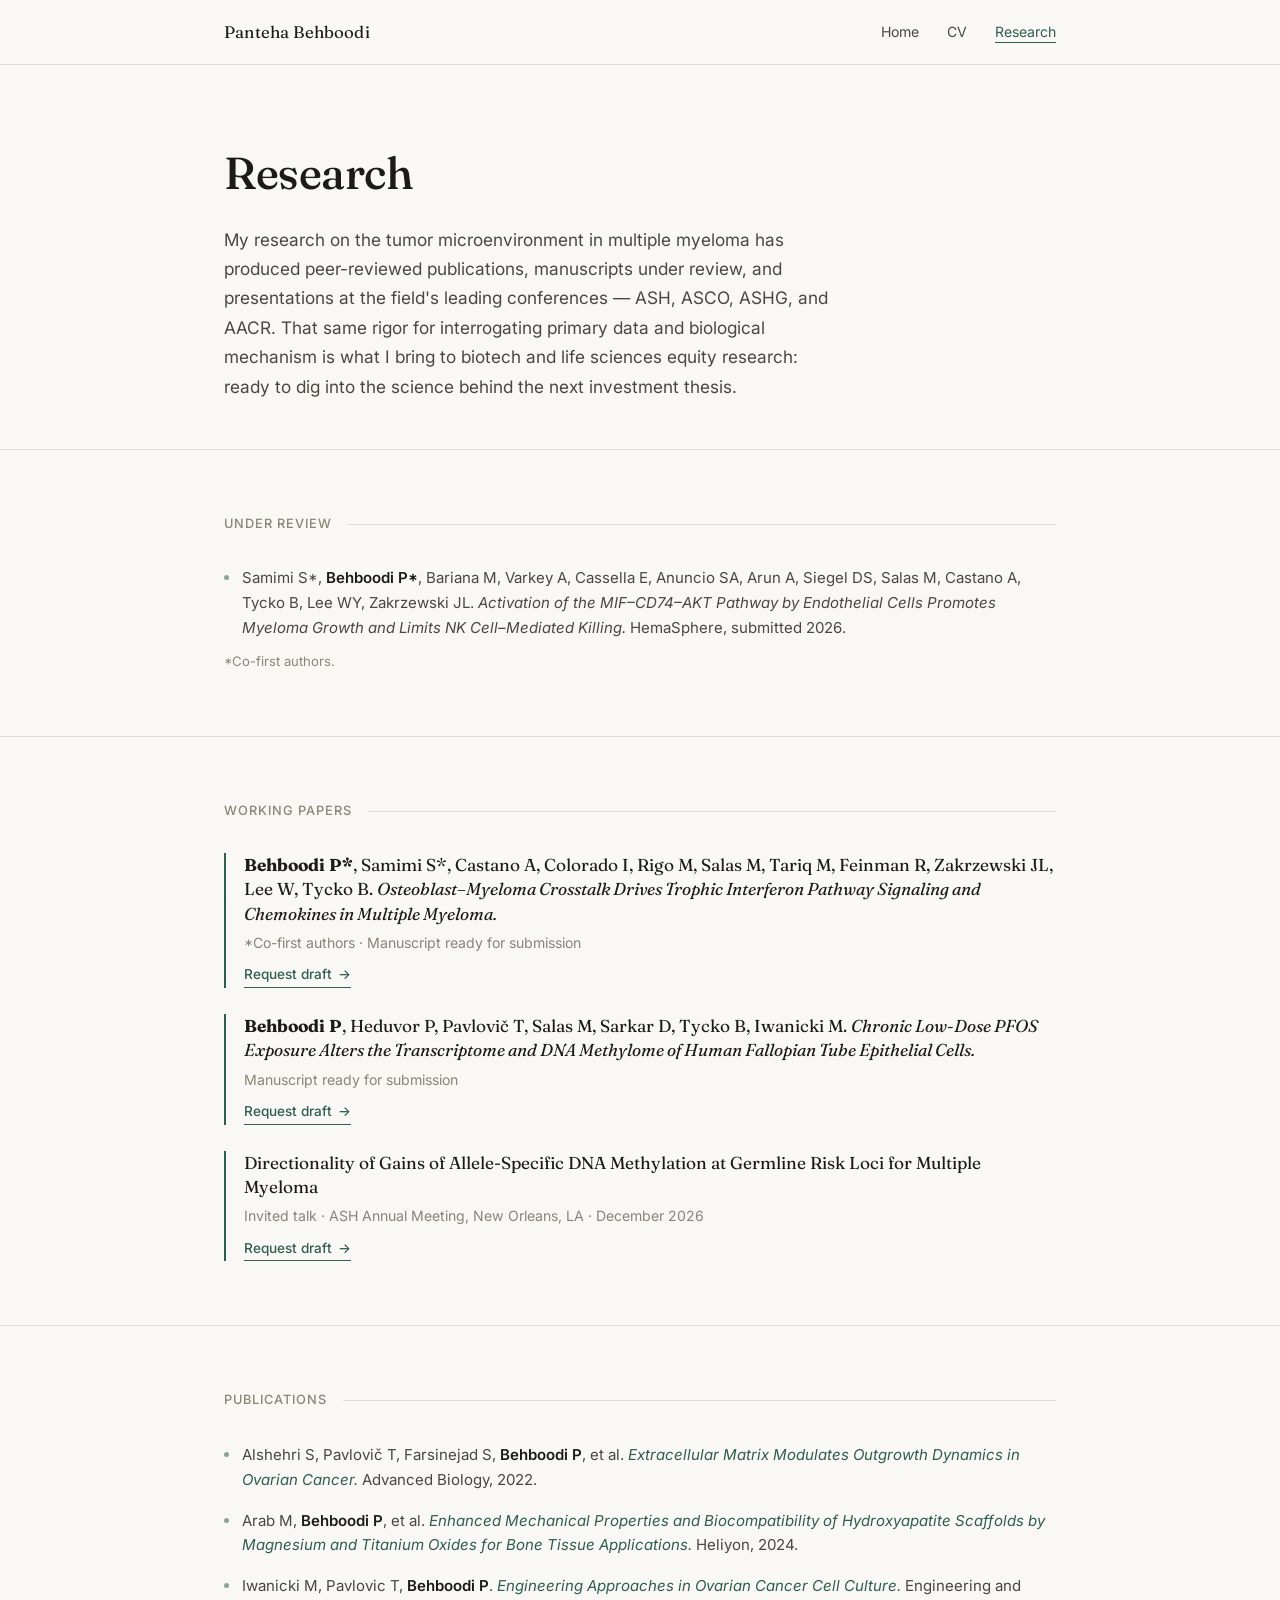
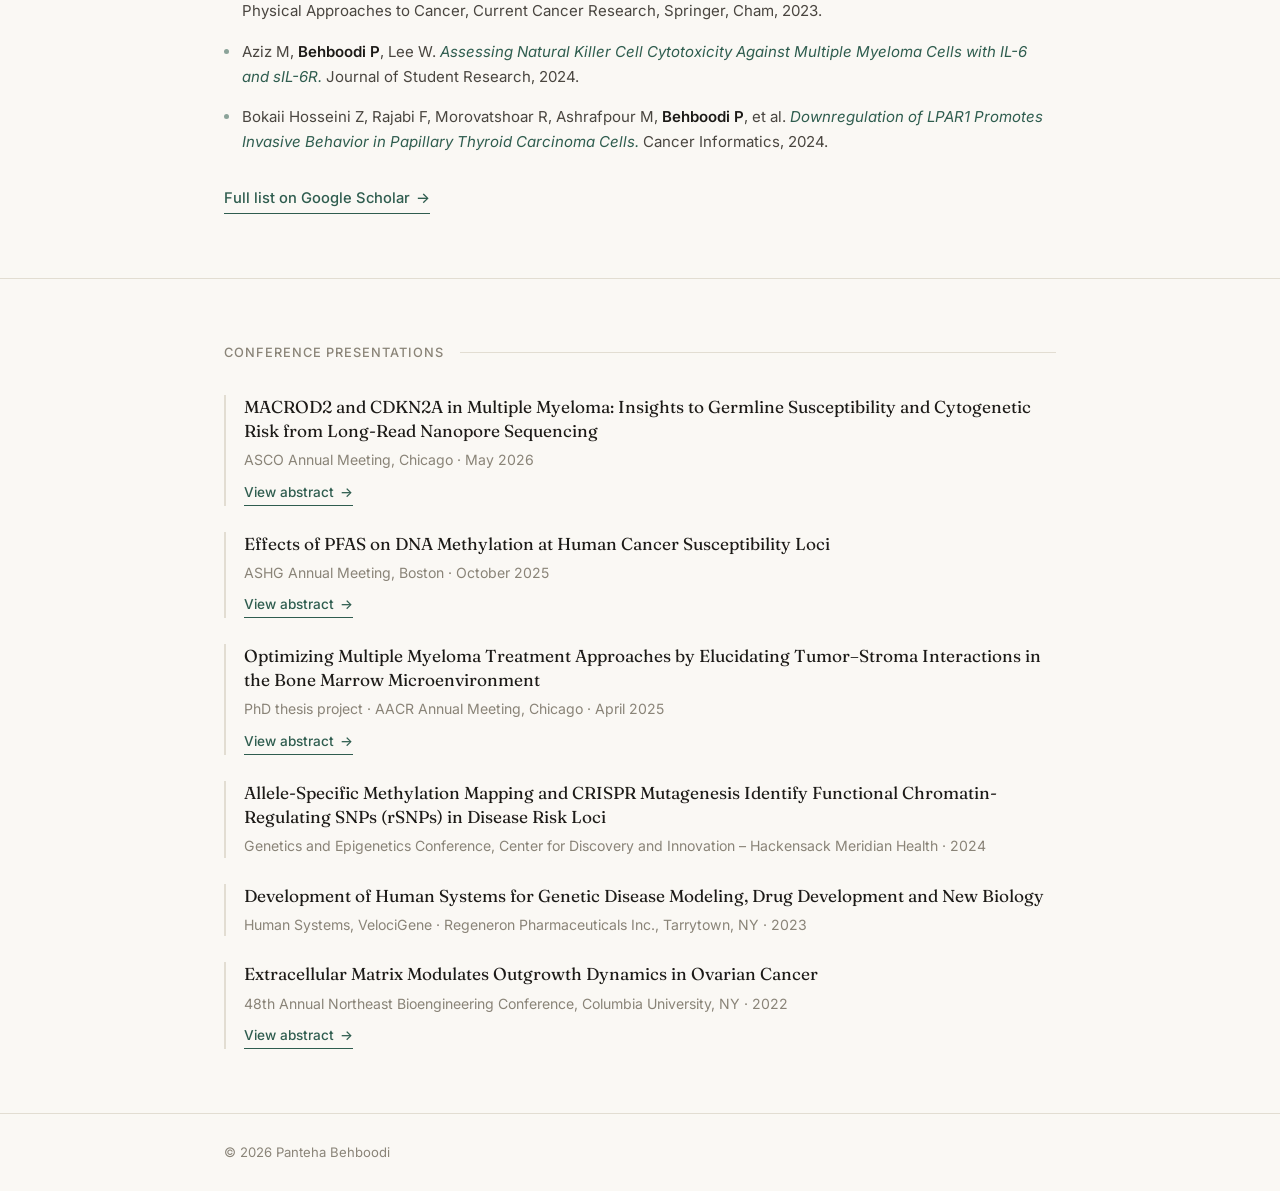
==== research.html @ 55487a0c "Rewrite Research page intro for biotech investment audience Leads with publication record, manuscrip" ====
<!DOCTYPE html>
<html lang="en">
<head>
<meta charset="UTF-8">
<meta name="viewport" content="width=device-width, initial-scale=1.0">
<title>Research — Panteha Behboodi, PhD</title>
<meta name="description" content="Research interests, publications, working papers, and conference presentations from Panteha Behboodi, PhD.">
<link rel="icon" href="data:image/svg+xml,%3Csvg xmlns='http://www.w3.org/2000/svg' viewBox='0 0 64 64'%3E%3Crect width='64' height='64' rx='14' fill='%232f5d4f'/%3E%3Ctext x='32' y='43' font-family='Georgia,serif' font-size='30' fill='%23faf8f4' text-anchor='middle'%3EPB%3C/text%3E%3C/svg%3E">
<link rel="preconnect" href="https://fonts.googleapis.com">
<link rel="preconnect" href="https://fonts.gstatic.com" crossorigin>
<link href="https://fonts.googleapis.com/css2?family=Fraunces:opsz,wght@9..144,400;9..144,500;9..144,600&family=Inter:wght@400;500;600&display=swap" rel="stylesheet">
<link rel="stylesheet" href="css/style.css">
</head>
<body data-page="research">

<div class="noise-overlay" aria-hidden="true"></div>
<div class="scroll-progress" aria-hidden="true"><span></span></div>

<header class="site-header">
  <div class="wrap header-inner">
    <a href="index.html" class="logo">Panteha Behboodi</a>
    <nav class="main-nav">
      <button class="nav-toggle" aria-label="Toggle navigation" aria-expanded="false">
        <span></span><span></span><span></span>
      </button>
      <ul class="nav-links">
        <li><a href="index.html" data-page="home">Home</a></li>
        <li><a href="cv.html" data-page="cv">CV</a></li>
        <li><a href="research.html" data-page="research">Research</a></li>
      </ul>
    </nav>
  </div>
</header>

<main>

  <section class="page-header">
    <div class="wrap">
      <h1>Research</h1>
      <p class="page-lede">
        My research on the tumor microenvironment in multiple myeloma has produced
        peer-reviewed publications, manuscripts under review, and presentations at the
        field's leading conferences &mdash; ASH, ASCO, ASHG, and AACR. That same rigor for
        interrogating primary data and biological mechanism is what I bring to biotech and
        life sciences equity research: ready to dig into the science behind the next
        investment thesis.
      </p>
    </div>
  </section>

  <!-- UNDER REVIEW -->
  <section id="under-review" class="section under-review">
    <div class="wrap">
      <p class="section-label">Under Review</p>
      <ul class="pub-list">
        <li>Samimi S&#42;, <strong>Behboodi P&#42;</strong>, Bariana M, Varkey A, Cassella E, Anuncio SA, Arun A, Siegel DS, Salas M, Castano A, Tycko B, Lee WY, Zakrzewski JL. <em>Activation of the MIF&ndash;CD74&ndash;AKT Pathway by Endothelial Cells Promotes Myeloma Growth and Limits NK Cell&ndash;Mediated Killing.</em> HemaSphere, submitted 2026.</li>
      </ul>
      <p class="pub-note">&#42;Co-first authors.</p>
    </div>
  </section>

  <!-- WORKING PAPERS -->
  <section id="working-papers" class="section working-papers">
    <div class="wrap">
      <p class="section-label">Working Papers</p>
      <ul class="paper-list">
        <li class="paper-item">
          <p class="paper-title"><strong>Behboodi P&#42;</strong>, Samimi S&#42;, Castano A, Colorado I, Rigo M, Salas M, Tariq M, Feinman R, Zakrzewski JL, Lee W, Tycko B. <em>Osteoblast&ndash;Myeloma Crosstalk Drives Trophic Interferon Pathway Signaling and Chemokines in Multiple Myeloma.</em></p>
          <p class="paper-meta">&#42;Co-first authors &middot; Manuscript ready for submission</p>
          <a href="mailto:panteabehboodi1994@gmail.com?subject=Draft%20request%3A%20Osteoblast-myeloma%20crosstalk" class="paper-link">Request draft</a>
        </li>
        <li class="paper-item">
          <p class="paper-title"><strong>Behboodi P</strong>, Heduvor P, Pavlovi&#269; T, Salas M, Sarkar D, Tycko B, Iwanicki M. <em>Chronic Low-Dose PFOS Exposure Alters the Transcriptome and DNA Methylome of Human Fallopian Tube Epithelial Cells.</em></p>
          <p class="paper-meta">Manuscript ready for submission</p>
          <a href="mailto:panteabehboodi1994@gmail.com?subject=Draft%20request%3A%20PFOS%20fallopian%20tube%20epithelial%20cells" class="paper-link">Request draft</a>
        </li>
        <li class="paper-item">
          <p class="paper-title">Directionality of Gains of Allele-Specific DNA Methylation at Germline Risk Loci for Multiple Myeloma</p>
          <p class="paper-meta">Invited talk &middot; ASH Annual Meeting, New Orleans, LA &middot; December 2026</p>
          <a href="mailto:panteabehboodi1994@gmail.com?subject=Draft%20request%3A%20Allele-specific%20methylation%20in%20MM" class="paper-link">Request draft</a>
        </li>
      </ul>
    </div>
  </section>

  <!-- PUBLICATIONS -->
  <section id="publications" class="section publications">
    <div class="wrap">
      <p class="section-label">Publications</p>
      <ul class="pub-list">
        <li>Alshehri S, Pavlovi&#269; T, Farsinejad S, <strong>Behboodi P</strong>, et al. <a href="https://advanced.onlinelibrary.wiley.com/doi/10.1002/adbi.202200197" target="_blank" rel="noopener"><em>Extracellular Matrix Modulates Outgrowth Dynamics in Ovarian Cancer.</em></a> Advanced Biology, 2022.</li>
        <li>Arab M, <strong>Behboodi P</strong>, et al. <a href="https://doi.org/10.1016/j.heliyon.2024.e33847" target="_blank" rel="noopener"><em>Enhanced Mechanical Properties and Biocompatibility of Hydroxyapatite Scaffolds by Magnesium and Titanium Oxides for Bone Tissue Applications.</em></a> Heliyon, 2024.</li>
        <li>Iwanicki M, Pavlovic T, <strong>Behboodi P</strong>. <a href="https://doi.org/10.1007/978-3-031-22802-5_8" target="_blank" rel="noopener"><em>Engineering Approaches in Ovarian Cancer Cell Culture.</em></a> Engineering and Physical Approaches to Cancer, Current Cancer Research, Springer, Cham, 2023.</li>
        <li>Aziz M, <strong>Behboodi P</strong>, Lee W. <a href="https://www.jsr.org/index.php/path/article/download/2645/1516/12007" target="_blank" rel="noopener"><em>Assessing Natural Killer Cell Cytotoxicity Against Multiple Myeloma Cells with IL-6 and sIL-6R.</em></a> Journal of Student Research, 2024.</li>
        <li>Bokaii Hosseini Z, Rajabi F, Morovatshoar R, Ashrafpour M, <strong>Behboodi P</strong>, et al. <a href="https://journals.sagepub.com/doi/full/10.1177/11769351241277012" target="_blank" rel="noopener"><em>Downregulation of LPAR1 Promotes Invasive Behavior in Papillary Thyroid Carcinoma Cells.</em></a> Cancer Informatics, 2024.</li>
      </ul>
      <p class="pub-link">
        <a href="#" id="scholar-link">Full list on Google Scholar</a>
      </p>
    </div>
  </section>

  <!-- CONFERENCE PRESENTATIONS -->
  <section id="conference-presentations" class="section works-in-progress">
    <div class="wrap">
      <p class="section-label">Conference Presentations</p>
      <ul class="paper-list">
        <li class="paper-item is-progress">
          <p class="paper-title">MACROD2 and CDKN2A in Multiple Myeloma: Insights to Germline Susceptibility and Cytogenetic Risk from Long-Read Nanopore Sequencing</p>
          <p class="paper-meta">ASCO Annual Meeting, Chicago &middot; May 2026</p>
          <a href="https://www.asco.org/abstracts-presentations/262455" target="_blank" rel="noopener" class="paper-link">View abstract</a>
        </li>
        <li class="paper-item is-progress">
          <p class="paper-title">Effects of PFAS on DNA Methylation at Human Cancer Susceptibility Loci</p>
          <p class="paper-meta">ASHG Annual Meeting, Boston &middot; October 2025</p>
          <a href="https://meetings.ashg.org/event/ASHG25/sessions/SES79DJR9WL3FRG4O" target="_blank" rel="noopener" class="paper-link">View abstract</a>
        </li>
        <li class="paper-item is-progress">
          <p class="paper-title">Optimizing Multiple Myeloma Treatment Approaches by Elucidating Tumor&ndash;Stroma Interactions in the Bone Marrow Microenvironment</p>
          <p class="paper-meta">PhD thesis project &middot; AACR Annual Meeting, Chicago &middot; April 2025</p>
          <a href="https://aacrjournals.org/cancerres/article/85/8_Supplement_1/5237/759872" target="_blank" rel="noopener" class="paper-link">View abstract</a>
        </li>
        <li class="paper-item is-progress">
          <p class="paper-title">Allele-Specific Methylation Mapping and CRISPR Mutagenesis Identify Functional Chromatin-Regulating SNPs (rSNPs) in Disease Risk Loci</p>
          <p class="paper-meta">Genetics and Epigenetics Conference, Center for Discovery and Innovation &ndash; Hackensack Meridian Health &middot; 2024</p>
        </li>
        <li class="paper-item is-progress">
          <p class="paper-title">Development of Human Systems for Genetic Disease Modeling, Drug Development and New Biology</p>
          <p class="paper-meta">Human Systems, VelociGene &middot; Regeneron Pharmaceuticals Inc., Tarrytown, NY &middot; 2023</p>
        </li>
        <li class="paper-item is-progress">
          <p class="paper-title">Extracellular Matrix Modulates Outgrowth Dynamics in Ovarian Cancer</p>
          <p class="paper-meta">48th Annual Northeast Bioengineering Conference, Columbia University, NY &middot; 2022</p>
          <a href="https://www.proquest.com/openview/ee0d293ffc2c93ebaf424b2d7efd7583/1?pq-origsite=gscholar&cbl=5161120" target="_blank" rel="noopener" class="paper-link">View abstract</a>
        </li>
      </ul>
    </div>
  </section>

</main>

<footer class="site-footer">
  <div class="wrap footer-inner">
    <p>&copy; <span id="year"></span> Panteha Behboodi</p>
  </div>
</footer>

<script src="js/script.js"></script>
</body>
</html>
---- css/style.css ----
/* ============================
   Tokens
============================ */
:root {
  --bg: #faf8f4;
  --bg-alt: #f2efe8;
  --ink: #1c1a17;
  --ink-soft: #4a4640;
  --ink-faint: #8a8478;
  --accent: #2f5d4f;
  --accent-soft: #e4ece8;
  --line: #e2ddd2;
  --card-bg: #ffffff;

  --font-serif: 'Fraunces', Georgia, 'Times New Roman', serif;
  --font-sans: 'Inter', -apple-system, BlinkMacSystemFont, 'Segoe UI', sans-serif;

  --max: 880px;
  --gutter: 24px;
}

@media (prefers-color-scheme: dark) {
  :root {
    --bg: #161512;
    --bg-alt: #1c1b18;
    --ink: #f2efe8;
    --ink-soft: #c9c3b6;
    --ink-faint: #837d70;
    --accent: #7fb8a2;
    --accent-soft: #223530;
    --line: #2c2a25;
    --card-bg: #1c1b18;
  }
}

* { box-sizing: border-box; }
html { scroll-behavior: smooth; }

body {
  margin: 0;
  background: var(--bg);
  color: var(--ink);
  font-family: var(--font-sans);
  font-size: 16px;
  line-height: 1.6;
  -webkit-font-smoothing: antialiased;
}

.wrap {
  max-width: var(--max);
  margin: 0 auto;
  padding: 0 var(--gutter);
}

h1, h2, h3 {
  font-family: var(--font-serif);
  font-weight: 500;
  color: var(--ink);
  margin: 0;
}

a {
  color: inherit;
  text-decoration: none;
}

ul { margin: 0; padding: 0; list-style: none; }
p { margin: 0; }

::selection {
  background: var(--accent);
  color: var(--bg);
}

/* ============================
   Grain overlay & scroll progress
============================ */
.noise-overlay {
  position: fixed;
  inset: 0;
  z-index: 999;
  pointer-events: none;
  opacity: 0.035;
  mix-blend-mode: overlay;
  background-image: url("data:image/svg+xml,%3Csvg xmlns='http://www.w3.org/2000/svg' width='180' height='180'%3E%3Cfilter id='n'%3E%3CfeTurbulence type='fractalNoise' baseFrequency='0.85' numOctaves='2' stitchTiles='stitch'/%3E%3C/filter%3E%3Crect width='100%25' height='100%25' filter='url(%23n)'/%3E%3C/svg%3E");
}

@media (prefers-color-scheme: dark) {
  .noise-overlay { opacity: 0.05; }
}

.scroll-progress {
  position: fixed;
  top: 0;
  left: 0;
  width: 100%;
  height: 2px;
  z-index: 1000;
  pointer-events: none;
}

.scroll-progress span {
  display: block;
  height: 100%;
  width: 0%;
  background: var(--accent);
  transition: width 0.1s linear;
}

/* ============================
   Header
============================ */
.site-header {
  position: sticky;
  top: 0;
  z-index: 100;
  background: color-mix(in srgb, var(--bg) 88%, transparent);
  backdrop-filter: blur(10px);
  border-bottom: 1px solid var(--line);
}

.header-inner {
  display: flex;
  align-items: center;
  justify-content: space-between;
  height: 64px;
}

.logo {
  font-family: var(--font-serif);
  font-size: 1.05rem;
  letter-spacing: 0.01em;
}

.nav-links {
  display: flex;
  gap: 28px;
}

.nav-links a {
  font-size: 0.88rem;
  color: var(--ink-soft);
  transition: color 0.15s ease;
  position: relative;
  padding-bottom: 3px;
}

.nav-links a::after {
  content: '';
  position: absolute;
  left: 0;
  bottom: 0;
  width: 100%;
  height: 1px;
  background: var(--accent);
  transform: scaleX(0);
  transform-origin: left;
  transition: transform 0.2s ease;
}

.nav-links a:hover { color: var(--accent); }
.nav-links a:hover::after,
.nav-links a.active::after { transform: scaleX(1); }
.nav-links a.active { color: var(--accent); }

.nav-toggle {
  display: none;
  flex-direction: column;
  gap: 5px;
  background: none;
  border: none;
  cursor: pointer;
  padding: 8px;
}

.nav-toggle span {
  width: 20px;
  height: 1.5px;
  background: var(--ink);
  display: block;
}

/* ============================
   Hero
============================ */
.hero {
  padding: 96px 0 72px;
}

.hero-inner {
  display: grid;
  grid-template-columns: 1.3fr 1fr;
  gap: 56px;
  align-items: center;
}

.hero-photo-wrap {
  position: relative;
  justify-self: end;
  width: 100%;
  max-width: 340px;
}

.hero-photo-frame {
  position: absolute;
  top: 18px;
  left: 18px;
  width: 100%;
  height: 100%;
  border-radius: 8px;
  background: var(--accent-soft);
  border: 1px solid var(--line);
  z-index: 0;
}

.hero-photo {
  position: relative;
  z-index: 1;
  width: 100%;
  aspect-ratio: 3 / 4;
  border-radius: 8px;
  overflow: hidden;
  background: var(--bg-alt);
  border: 1px solid var(--line);
  box-shadow: 0 18px 40px -18px rgba(28, 26, 23, 0.35);
}

.hero-photo img {
  width: 100%;
  height: 100%;
  object-fit: cover;
  display: block;
  filter: grayscale(0.15);
  transition: transform 0.5s ease;
}

.hero-photo:hover img {
  transform: scale(1.03);
}

.hero-eyebrow {
  font-size: 0.82rem;
  letter-spacing: 0.08em;
  text-transform: uppercase;
  color: var(--accent);
  margin-bottom: 18px;
  font-weight: 500;
}

.hero h1 {
  font-size: clamp(2.4rem, 6vw, 3.6rem);
  line-height: 1.08;
  letter-spacing: -0.01em;
}

.hero h1 .cred {
  color: var(--ink-faint);
  font-weight: 400;
}

.hero-lede {
  margin-top: 22px;
  max-width: 560px;
  font-size: 1.15rem;
  color: var(--ink-soft);
  line-height: 1.65;
}

.hero-actions {
  margin-top: 34px;
  display: flex;
  gap: 14px;
  flex-wrap: wrap;
}

.btn {
  display: inline-flex;
  align-items: center;
  gap: 8px;
  padding: 12px 22px;
  border-radius: 3px;
  font-size: 0.92rem;
  font-weight: 500;
  transition: all 0.18s ease;
  border: 1px solid transparent;
}

.btn::after {
  content: '\2192';
  display: inline-block;
  transition: transform 0.18s ease;
}

.btn:hover::after {
  transform: translateX(3px);
}

.btn-primary {
  background: var(--accent);
  color: var(--bg);
  box-shadow: 0 10px 24px -12px rgba(47, 93, 79, 0.55);
}

.btn-primary:hover {
  opacity: 0.92;
  transform: translateY(-1px);
  box-shadow: 0 14px 28px -12px rgba(47, 93, 79, 0.6);
}

.btn-ghost {
  border-color: var(--line);
  color: var(--ink);
}

.btn-ghost:hover {
  border-color: var(--accent);
  color: var(--accent);
  transform: translateY(-1px);
}

.hero-location {
  margin-top: 40px;
  font-size: 0.85rem;
  color: var(--ink-faint);
}

/* ============================
   Sections (shared)
============================ */
.section {
  padding: 64px 0;
  border-top: 1px solid var(--line);
}

.section-label {
  display: flex;
  align-items: center;
  gap: 16px;
  font-size: 0.8rem;
  letter-spacing: 0.08em;
  text-transform: uppercase;
  color: var(--ink-faint);
  margin-bottom: 32px;
  font-weight: 500;
}

.section-label::after {
  content: '';
  flex: 1;
  height: 1px;
  background: var(--line);
}

/* ============================
   About
============================ */
.about-grid {
  display: grid;
  gap: 22px;
  max-width: 720px;
}

.about-text {
  font-size: 1.05rem;
  color: var(--ink-soft);
  line-height: 1.75;
}

/* ============================
   Page header (CV / Research)
============================ */
.page-header {
  padding: 72px 0 48px;
}

.page-header h1 {
  font-size: clamp(2rem, 5vw, 2.8rem);
  letter-spacing: -0.01em;
}

.page-lede {
  margin-top: 16px;
  max-width: 620px;
  font-size: 1.08rem;
  color: var(--ink-soft);
  line-height: 1.7;
}

.cv-actions {
  margin-top: 30px;
  display: flex;
  gap: 14px;
  flex-wrap: wrap;
}

/* ============================
   CV embed
============================ */
.cv-preview {
  padding-top: 0;
  border-top: none;
}

.cv-embed {
  width: 100%;
  height: 70vh;
  min-height: 420px;
  border-radius: 8px;
  overflow: hidden;
  border: 1px solid var(--line);
  box-shadow: 0 18px 40px -22px rgba(28, 26, 23, 0.35);
}

.cv-embed iframe {
  width: 100%;
  height: 100%;
  border: none;
  display: block;
}

.cv-fallback {
  margin-top: 14px;
  font-size: 0.85rem;
  color: var(--ink-faint);
}

/* ============================
   Publications
============================ */
.pub-list {
  display: flex;
  flex-direction: column;
  gap: 16px;
}

.pub-list li {
  font-size: 0.94rem;
  color: var(--ink-soft);
  line-height: 1.65;
  padding-left: 18px;
  position: relative;
}

.pub-list li::before {
  content: '';
  position: absolute;
  left: 0;
  top: 0.6em;
  width: 5px;
  height: 5px;
  border-radius: 50%;
  background: var(--accent);
  opacity: 0.55;
}

.pub-list strong {
  color: var(--ink);
  font-weight: 600;
}

.pub-list a {
  color: var(--accent);
  border-bottom: 1px solid transparent;
  transition: border-color 0.15s ease;
}

.pub-list a:hover {
  border-bottom-color: var(--accent);
}

.pub-note {
  margin-top: 10px;
  font-size: 0.82rem;
  color: var(--ink-faint);
}

.pub-link {
  margin-top: 30px;
}

.pub-link a {
  display: inline-flex;
  align-items: center;
  gap: 6px;
  font-size: 0.92rem;
  color: var(--accent);
  font-weight: 500;
  border-bottom: 1px solid var(--accent);
  padding-bottom: 2px;
}

.pub-link a::after {
  content: '\2192';
  transition: transform 0.18s ease;
}

.pub-link a:hover::after {
  transform: translateX(3px);
}

/* ============================
   Working Papers / Works in Progress
============================ */
.paper-list {
  display: flex;
  flex-direction: column;
  gap: 26px;
}

.paper-item {
  padding-left: 18px;
  border-left: 2px solid var(--accent);
}

.paper-item.is-progress {
  border-left-color: var(--line);
}

.paper-title {
  font-family: var(--font-serif);
  font-size: 1.08rem;
  line-height: 1.4;
  margin-bottom: 6px;
}

.paper-meta {
  font-size: 0.88rem;
  color: var(--ink-faint);
}

.paper-link {
  display: inline-flex;
  align-items: center;
  gap: 6px;
  margin-top: 10px;
  font-size: 0.85rem;
  font-weight: 500;
  color: var(--accent);
  border-bottom: 1px solid var(--accent);
  padding-bottom: 1px;
}

.paper-link::after {
  content: '\2192';
  transition: transform 0.18s ease;
}

.paper-link:hover::after {
  transform: translateX(3px);
}

/* ============================
   Contact
============================ */
.contact-links {
  display: flex;
  gap: 28px;
  flex-wrap: wrap;
  margin-bottom: 16px;
}

.contact-link {
  font-size: 1rem;
  font-weight: 500;
  color: var(--ink);
  border-bottom: 1px solid var(--line);
  padding-bottom: 3px;
  transition: color 0.15s ease, border-color 0.15s ease;
}

.contact-link:hover {
  color: var(--accent);
  border-color: var(--accent);
}

.contact-location {
  font-size: 0.85rem;
  color: var(--ink-faint);
}

/* ============================
   Footer
============================ */
.site-footer {
  border-top: 1px solid var(--line);
}

.footer-inner {
  padding: 28px var(--gutter);
  font-size: 0.82rem;
  color: var(--ink-faint);
}

/* ============================
   Responsive
============================ */
@media (max-width: 720px) {
  .nav-toggle { display: flex; }

  .nav-links {
    position: absolute;
    top: 64px;
    left: 0;
    right: 0;
    background: var(--bg);
    border-bottom: 1px solid var(--line);
    flex-direction: column;
    gap: 0;
    max-height: 0;
    overflow: hidden;
    transition: max-height 0.25s ease;
  }

  .nav-links.open {
    max-height: 320px;
  }

  .nav-links li {
    border-top: 1px solid var(--line);
  }

  .nav-links a {
    display: block;
    padding: 16px var(--gutter);
  }

  .page-header {
    padding: 48px 0 36px;
  }

  .cv-embed {
    height: 60vh;
    min-height: 320px;
  }

  .hero {
    padding: 48px 0 40px;
  }

  .hero-inner {
    grid-template-columns: 1fr;
    gap: 32px;
  }

  .hero-inner .hero-text {
    order: 2;
  }

  .hero-photo-wrap {
    order: 1;
    justify-self: start;
    max-width: 220px;
  }

  .hero-photo-frame {
    top: 12px;
    left: 12px;
  }

  .section {
    padding: 48px 0;
  }
}

/* ============================
   Scroll reveal
============================ */
.reveal {
  opacity: 0;
  transform: translateY(18px);
  transition: opacity 0.6s ease, transform 0.6s ease;
}

.reveal.reveal-visible {
  opacity: 1;
  transform: translateY(0);
}

@media (prefers-reduced-motion: reduce) {
  .reveal {
    opacity: 1;
    transform: none;
    transition: none;
  }

  .hero-photo img,
  .btn::after,
  .pub-link a::after {
    transition: none;
  }

  html { scroll-behavior: auto; }
}
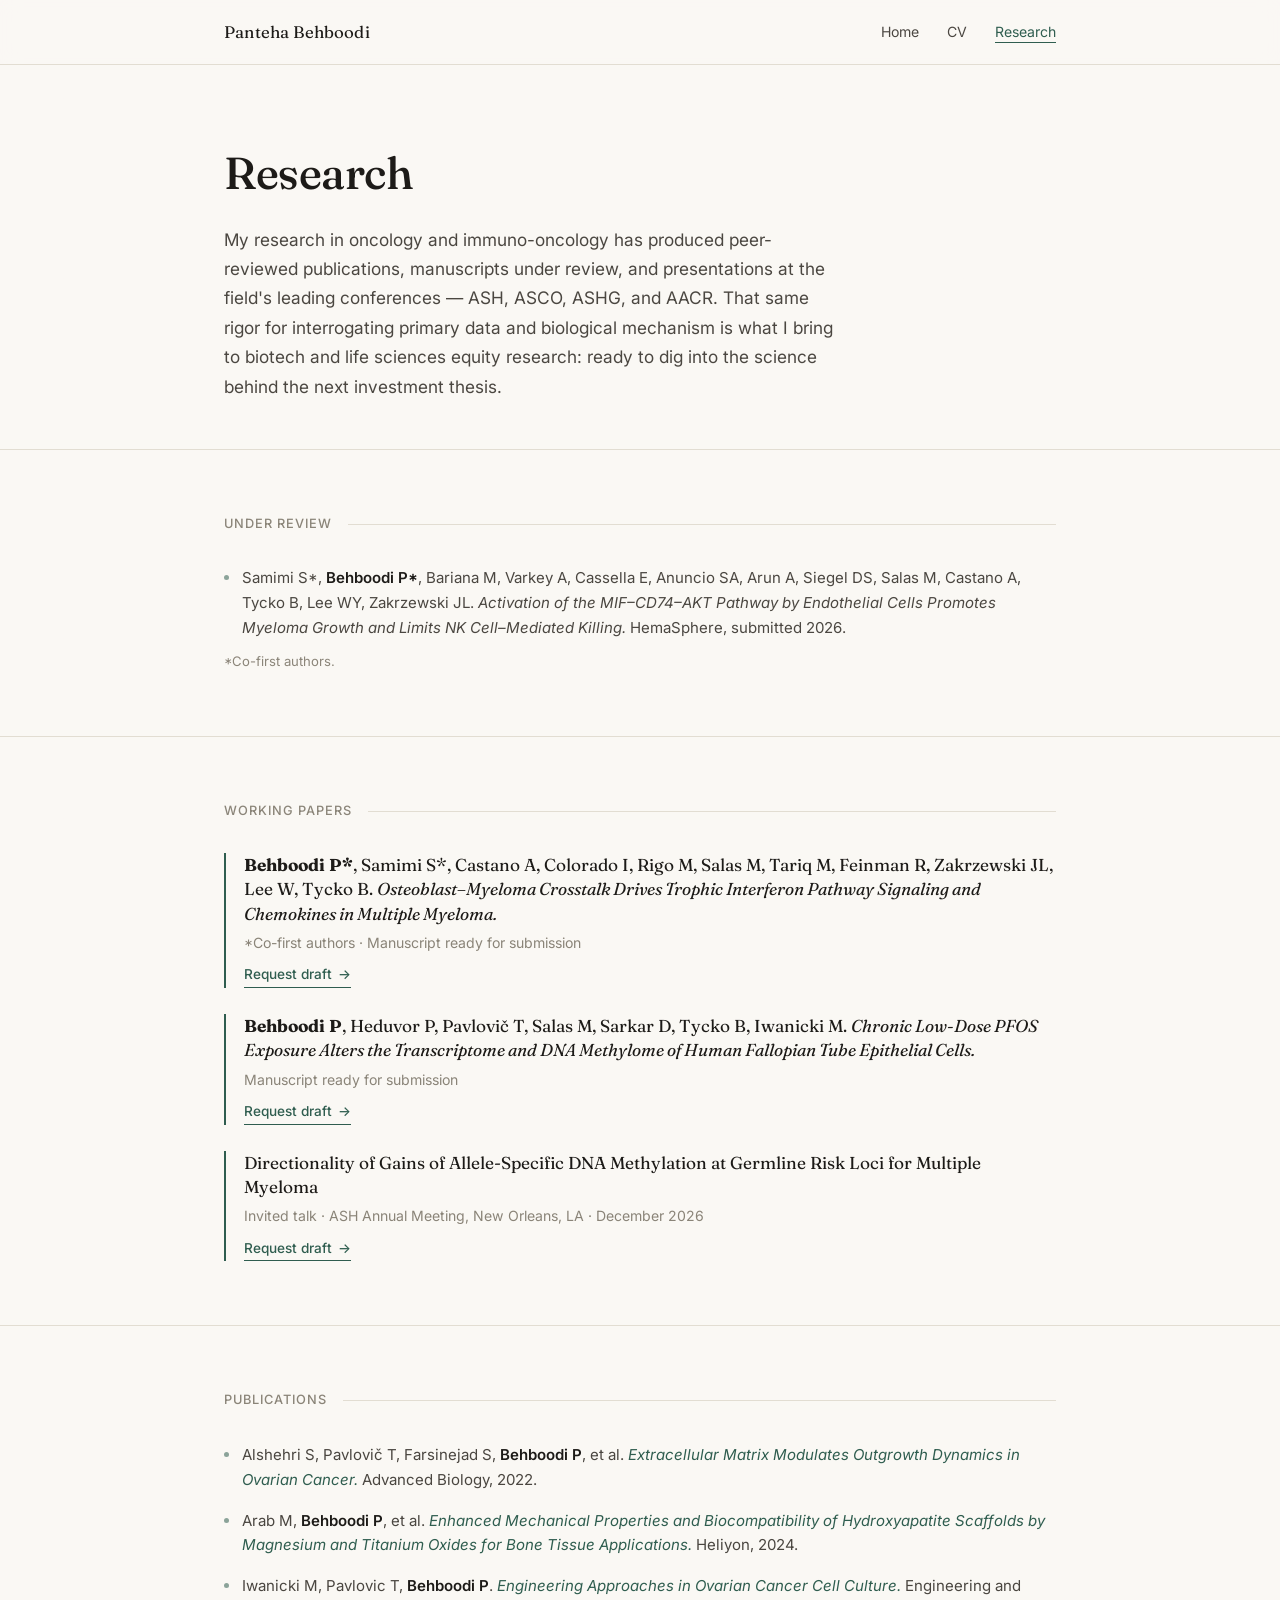
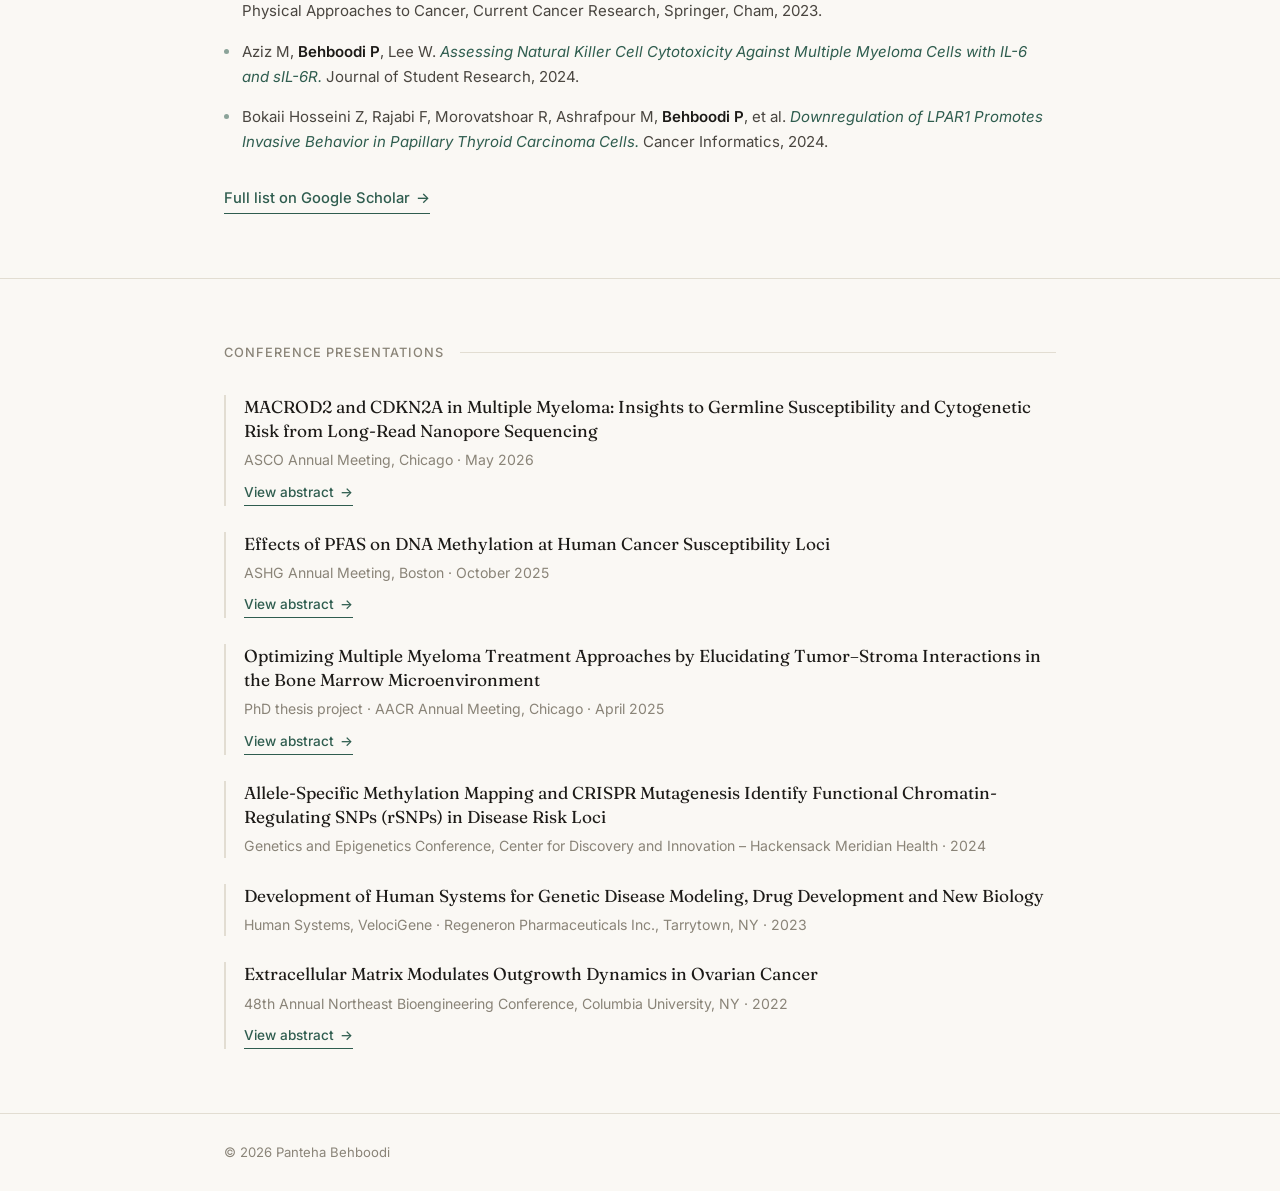
==== commit b839bbd7: "Broaden Research intro to oncology and immuno-oncology" ====
--- a/research.html
+++ b/research.html
@@ -38,7 +38,7 @@
     <div class="wrap">
       <h1>Research</h1>
       <p class="page-lede">
-        My research on the tumor microenvironment in multiple myeloma has produced
+        My research in oncology and immuno-oncology has produced
         peer-reviewed publications, manuscripts under review, and presentations at the
         field's leading conferences &mdash; ASH, ASCO, ASHG, and AACR. That same rigor for
         interrogating primary data and biological mechanism is what I bring to biotech and
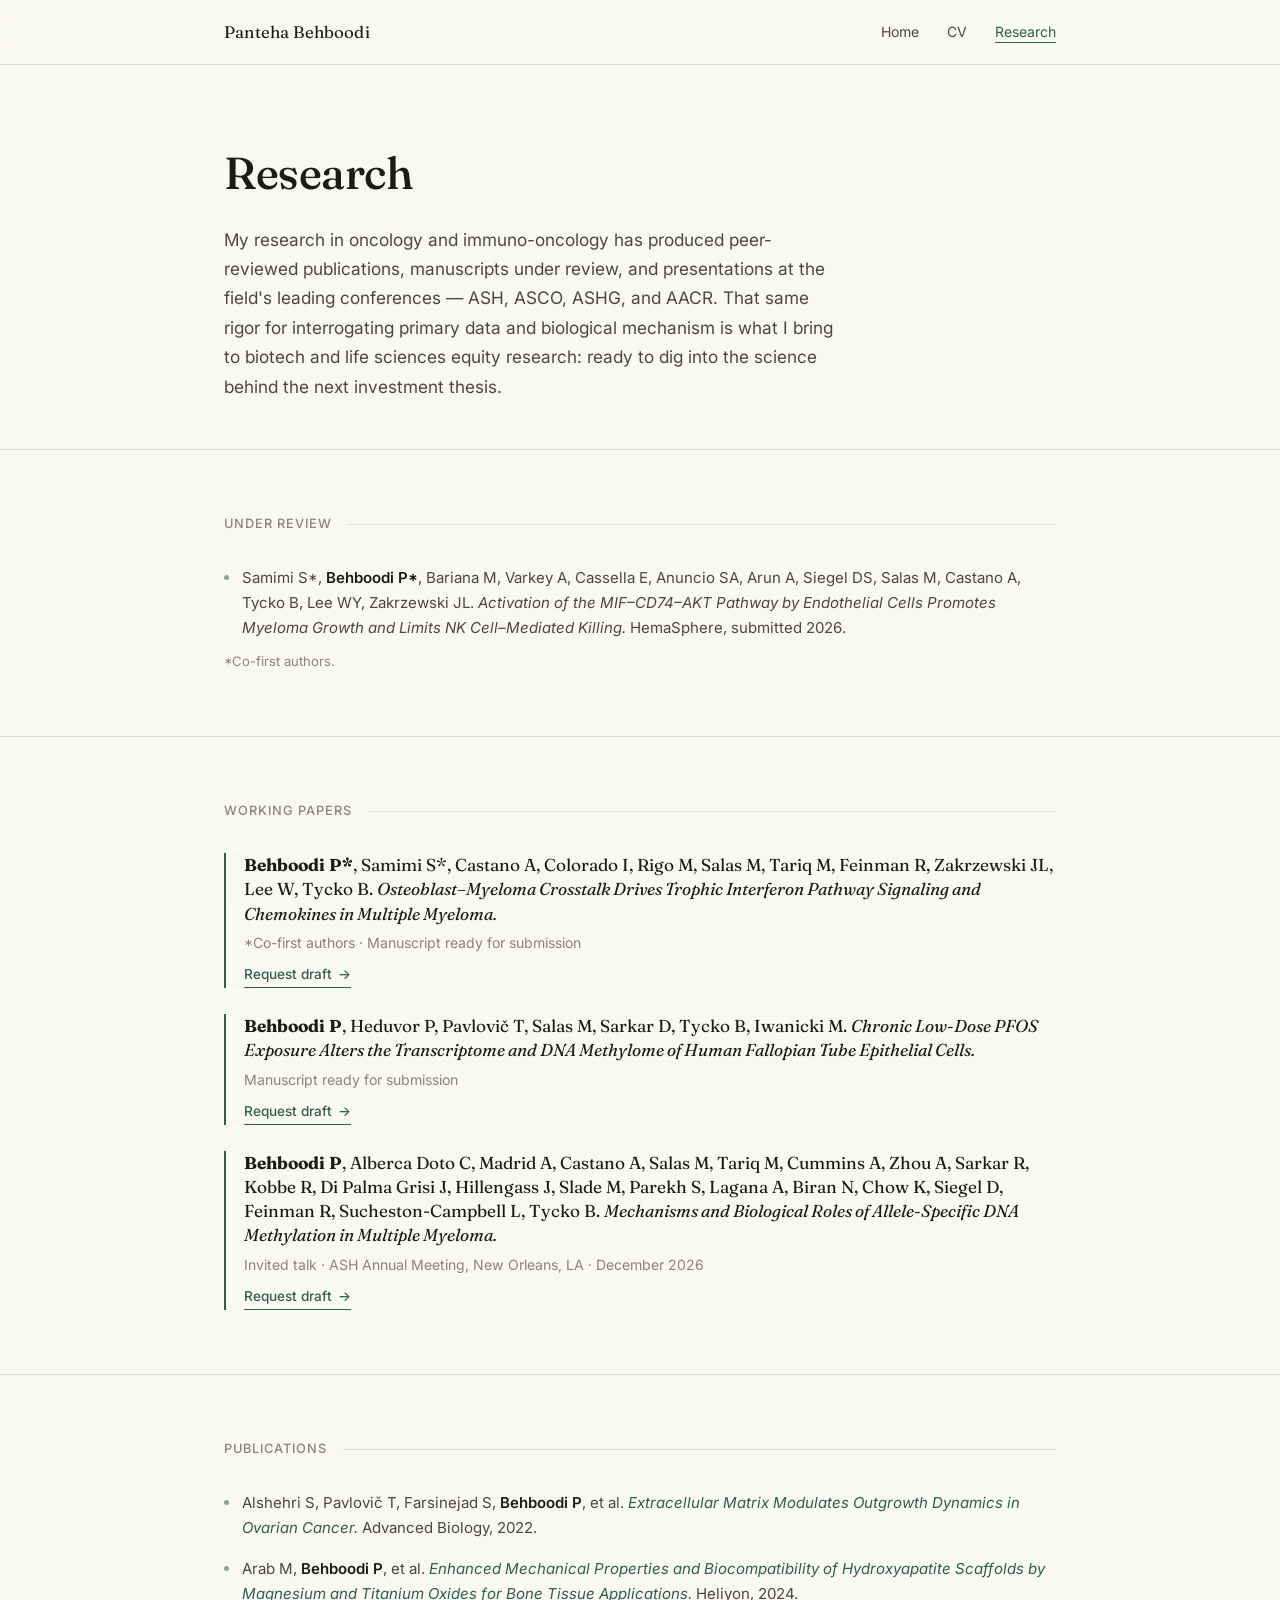
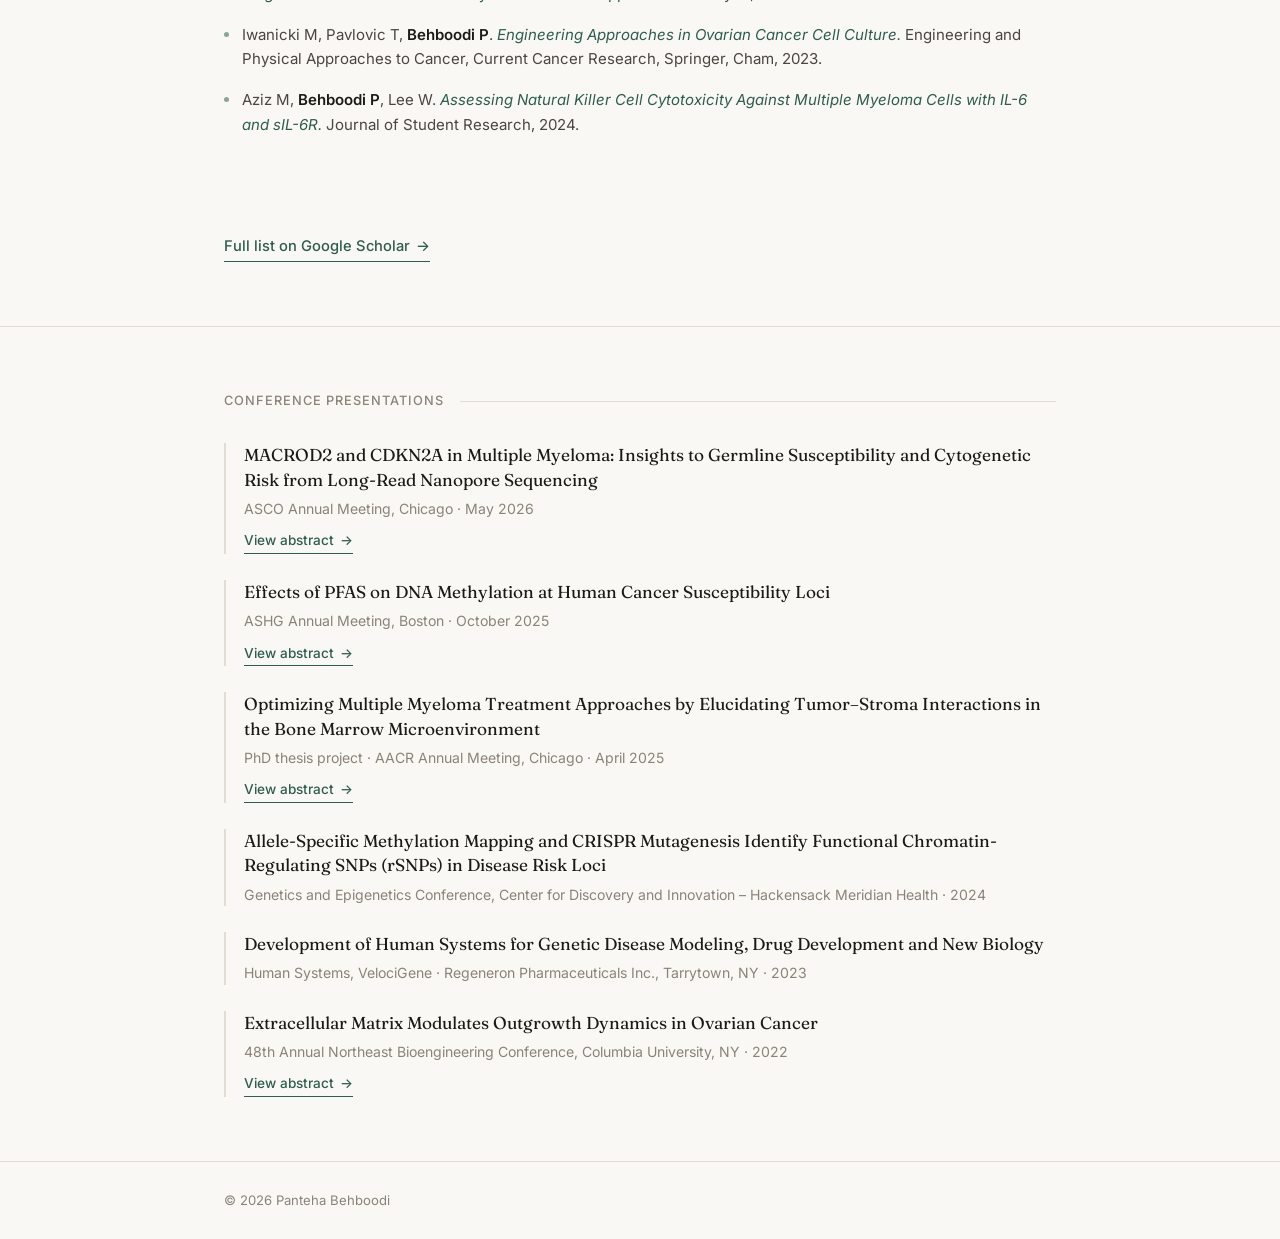
==== commit 08a75c23: "Update ASH 2026 working paper with full author list and CV title Matches CV: "Mechanisms and Biologi" ====
--- a/research.html
+++ b/research.html
@@ -75,7 +75,7 @@
           <a href="mailto:panteabehboodi1994@gmail.com?subject=Draft%20request%3A%20PFOS%20fallopian%20tube%20epithelial%20cells" class="paper-link">Request draft</a>
         </li>
         <li class="paper-item">
-          <p class="paper-title">Directionality of Gains of Allele-Specific DNA Methylation at Germline Risk Loci for Multiple Myeloma</p>
+          <p class="paper-title"><strong>Behboodi P</strong>, Alberca Doto C, Madrid A, Castano A, Salas M, Tariq M, Cummins A, Zhou A, Sarkar R, Kobbe R, Di Palma Grisi J, Hillengass J, Slade M, Parekh S, Lagana A, Biran N, Chow K, Siegel D, Feinman R, Sucheston-Campbell L, Tycko B. <em>Mechanisms and Biological Roles of Allele-Specific DNA Methylation in Multiple Myeloma.</em></p>
           <p class="paper-meta">Invited talk &middot; ASH Annual Meeting, New Orleans, LA &middot; December 2026</p>
           <a href="mailto:panteabehboodi1994@gmail.com?subject=Draft%20request%3A%20Allele-specific%20methylation%20in%20MM" class="paper-link">Request draft</a>
         </li>
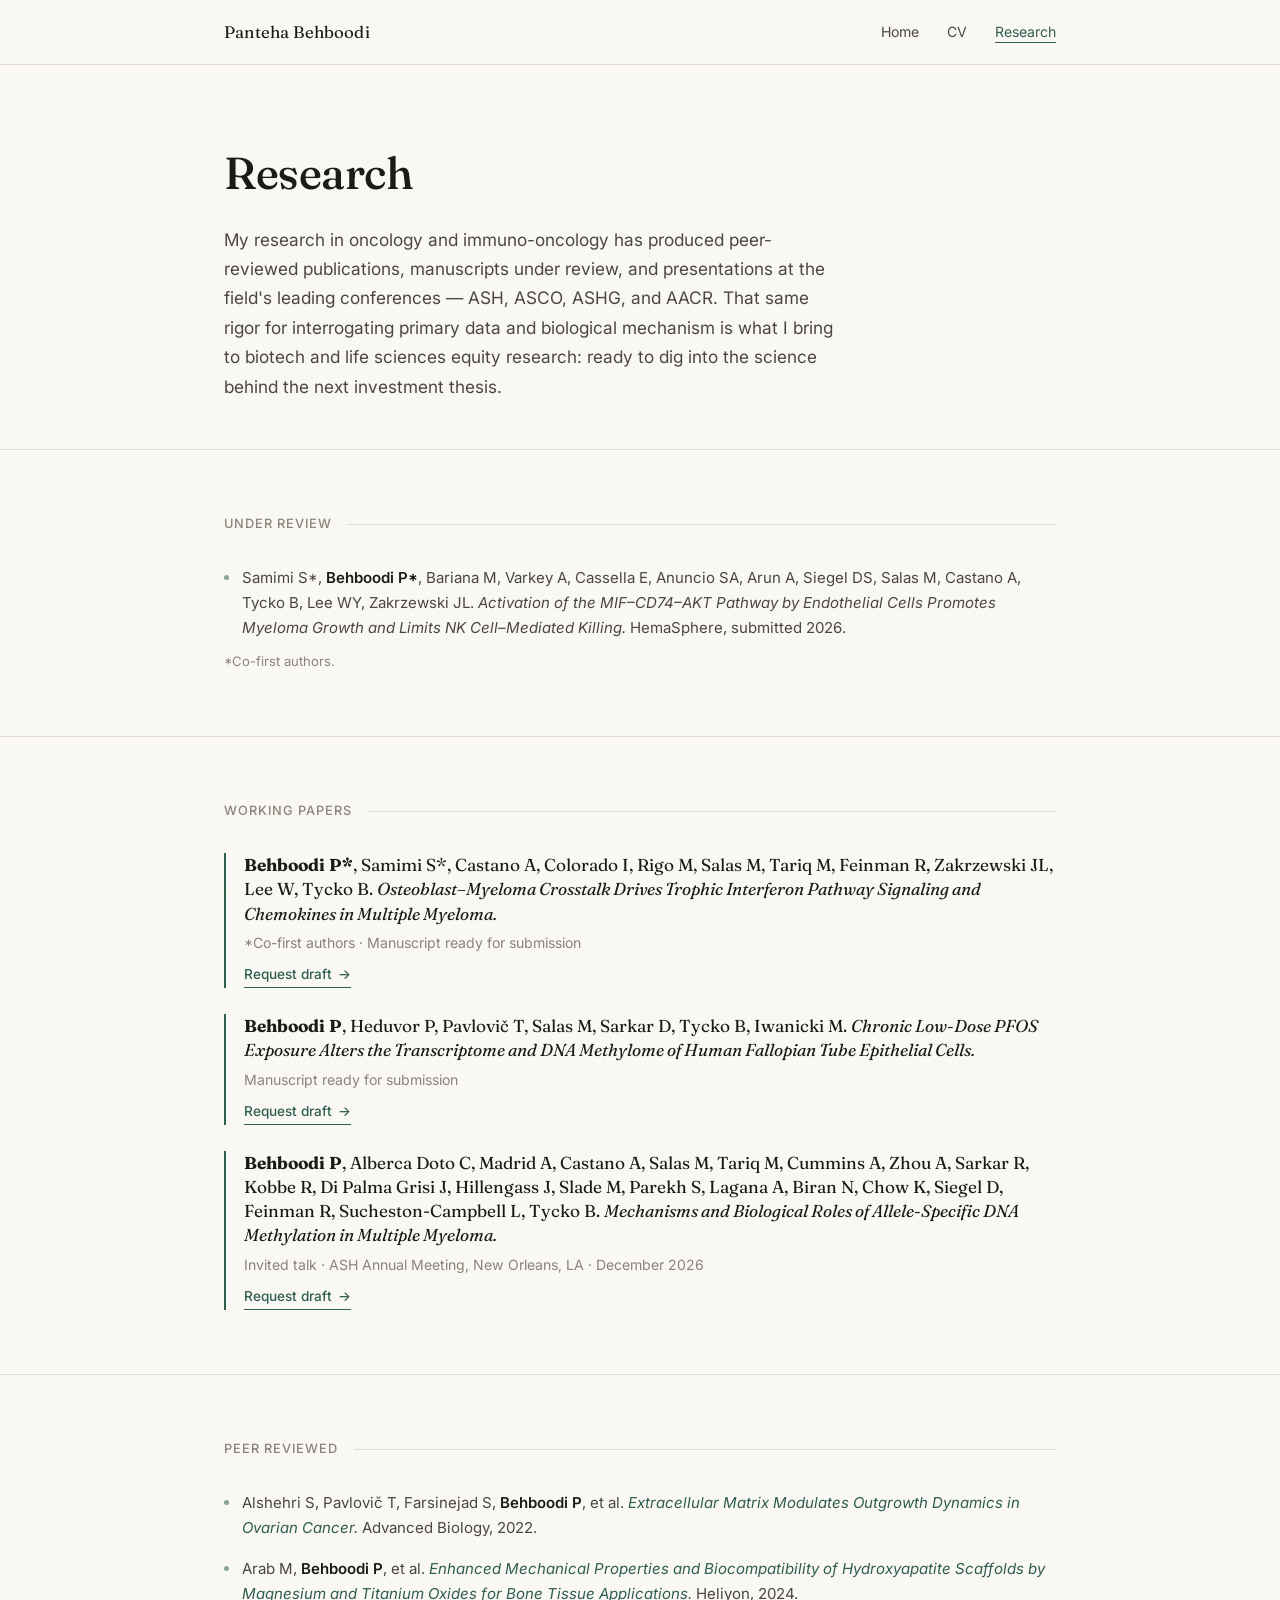
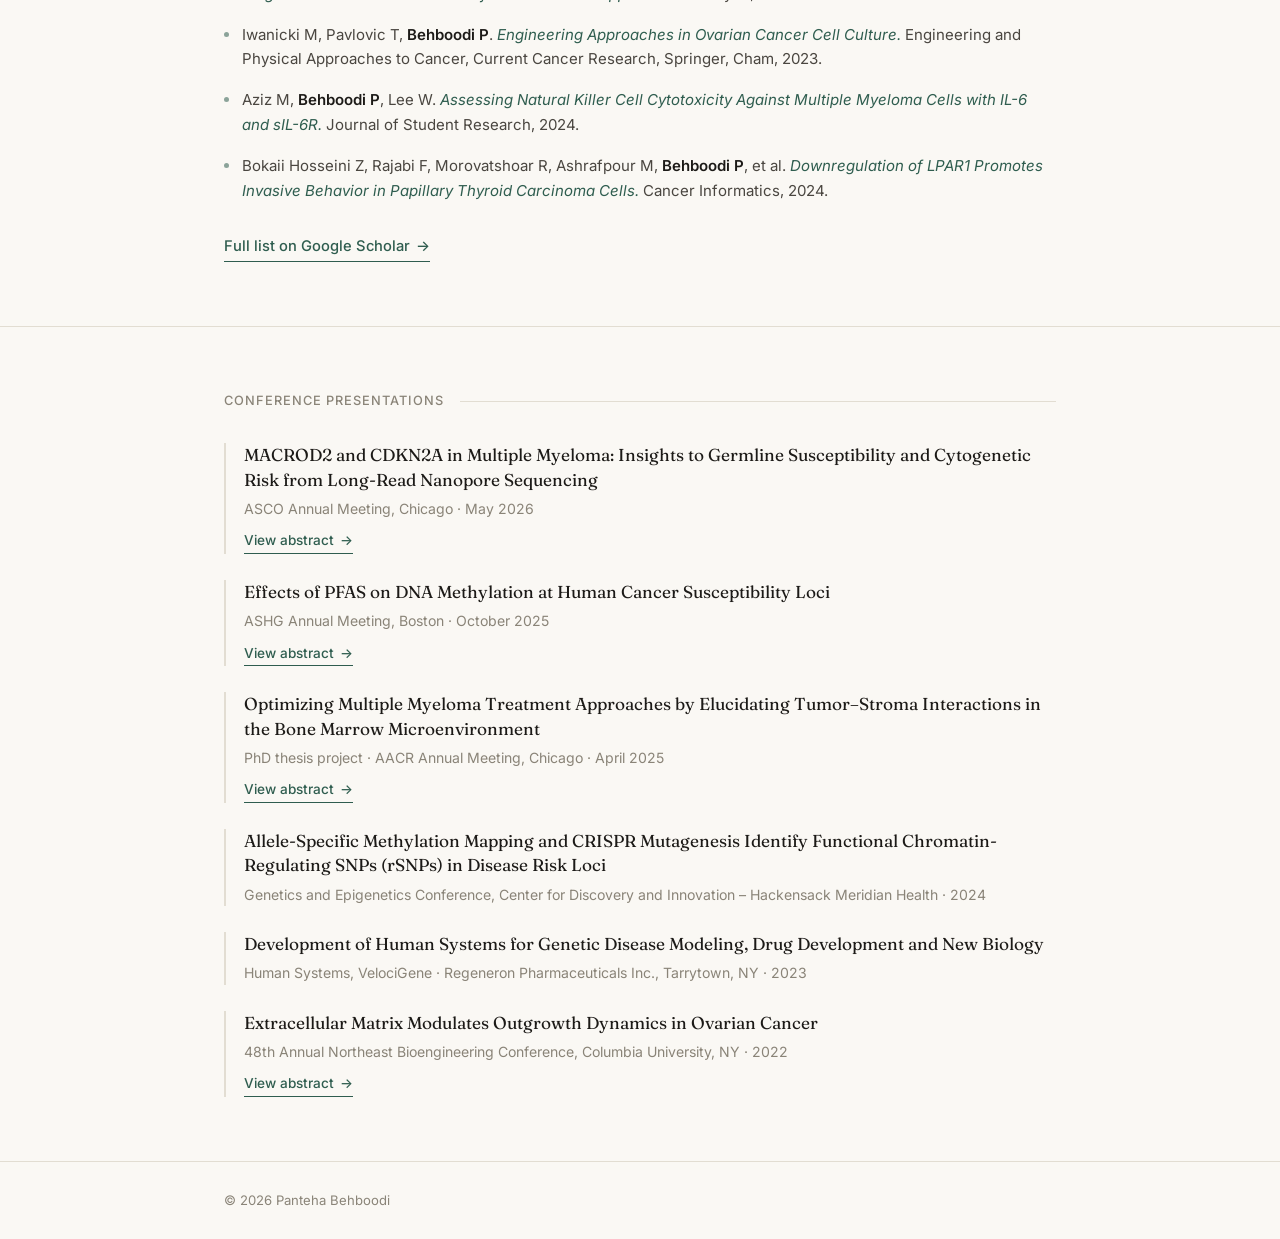
==== commit 024722df: "Rename Publications section label to Peer Reviewed" ====
--- a/research.html
+++ b/research.html
@@ -86,7 +86,7 @@
   <!-- PUBLICATIONS -->
   <section id="publications" class="section publications">
     <div class="wrap">
-      <p class="section-label">Publications</p>
+      <p class="section-label">Peer Reviewed</p>
       <ul class="pub-list">
         <li>Alshehri S, Pavlovi&#269; T, Farsinejad S, <strong>Behboodi P</strong>, et al. <a href="https://advanced.onlinelibrary.wiley.com/doi/10.1002/adbi.202200197" target="_blank" rel="noopener"><em>Extracellular Matrix Modulates Outgrowth Dynamics in Ovarian Cancer.</em></a> Advanced Biology, 2022.</li>
         <li>Arab M, <strong>Behboodi P</strong>, et al. <a href="https://doi.org/10.1016/j.heliyon.2024.e33847" target="_blank" rel="noopener"><em>Enhanced Mechanical Properties and Biocompatibility of Hydroxyapatite Scaffolds by Magnesium and Titanium Oxides for Bone Tissue Applications.</em></a> Heliyon, 2024.</li>
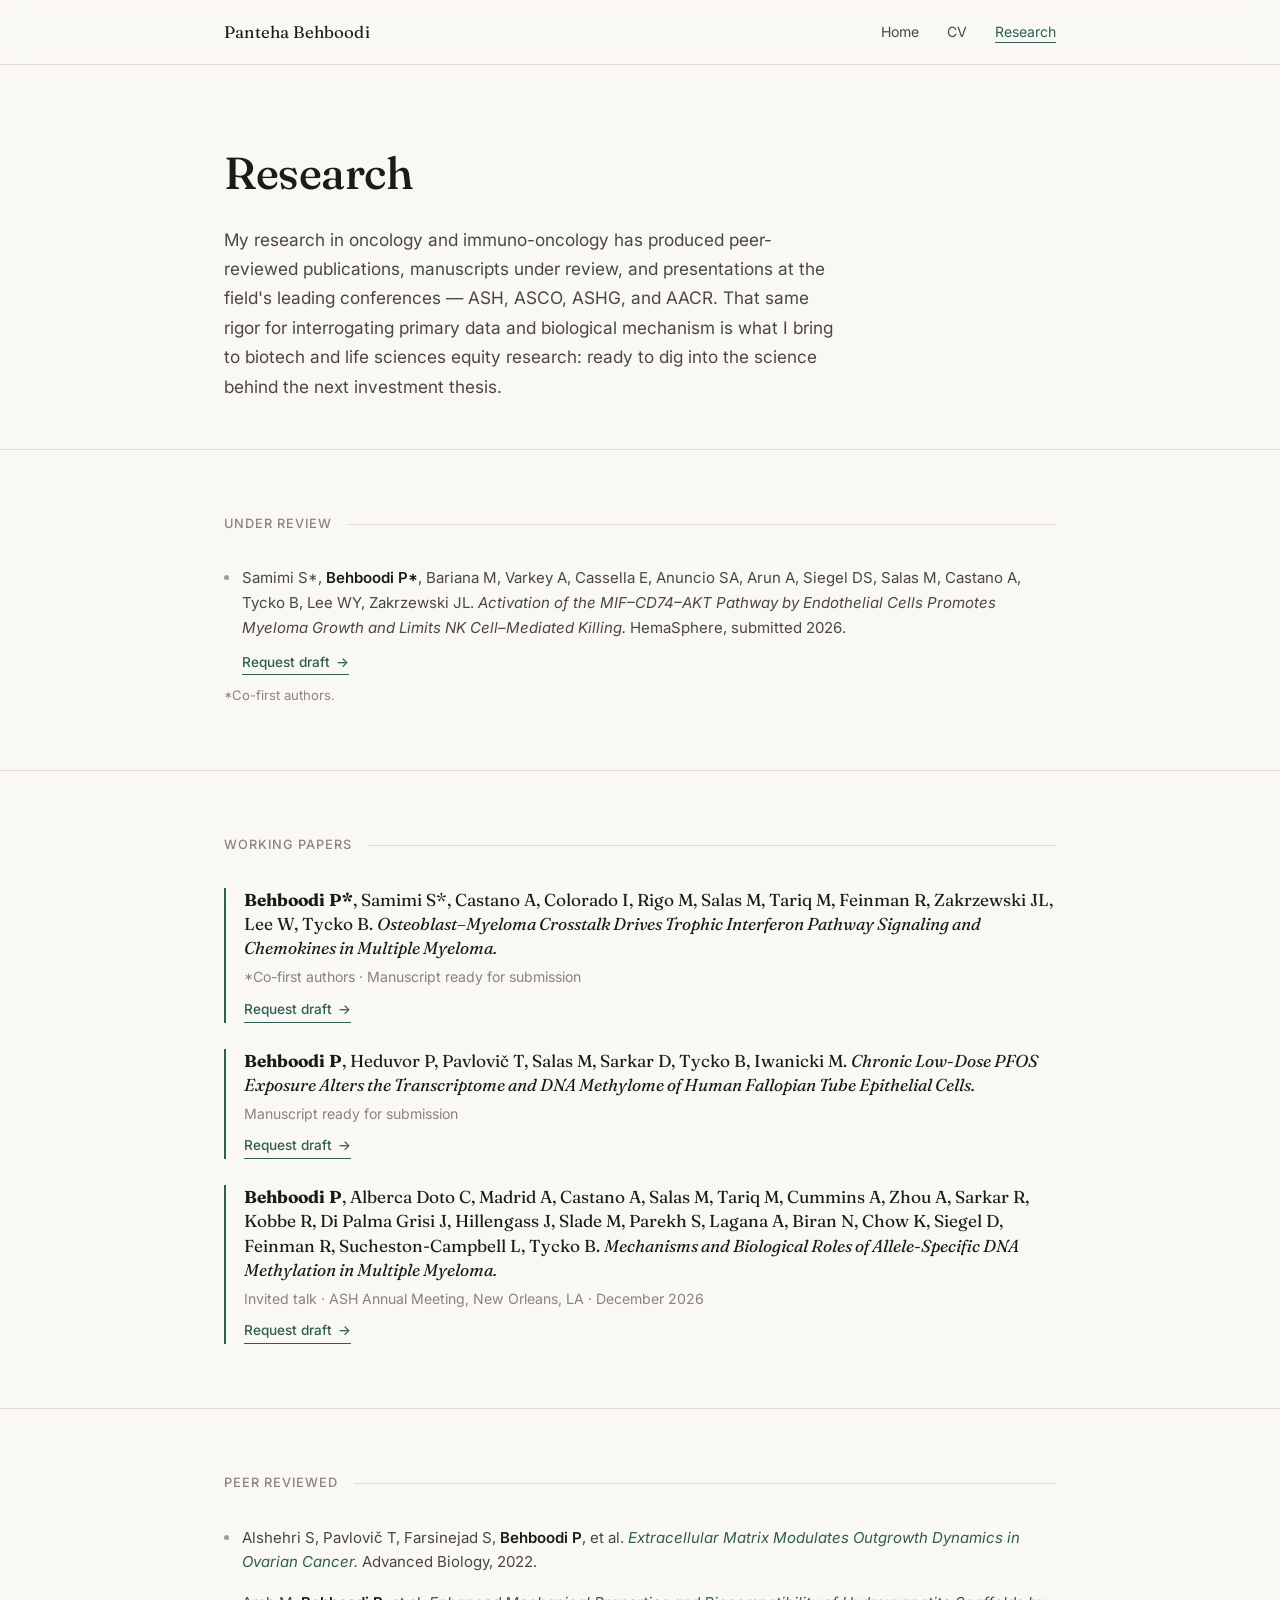
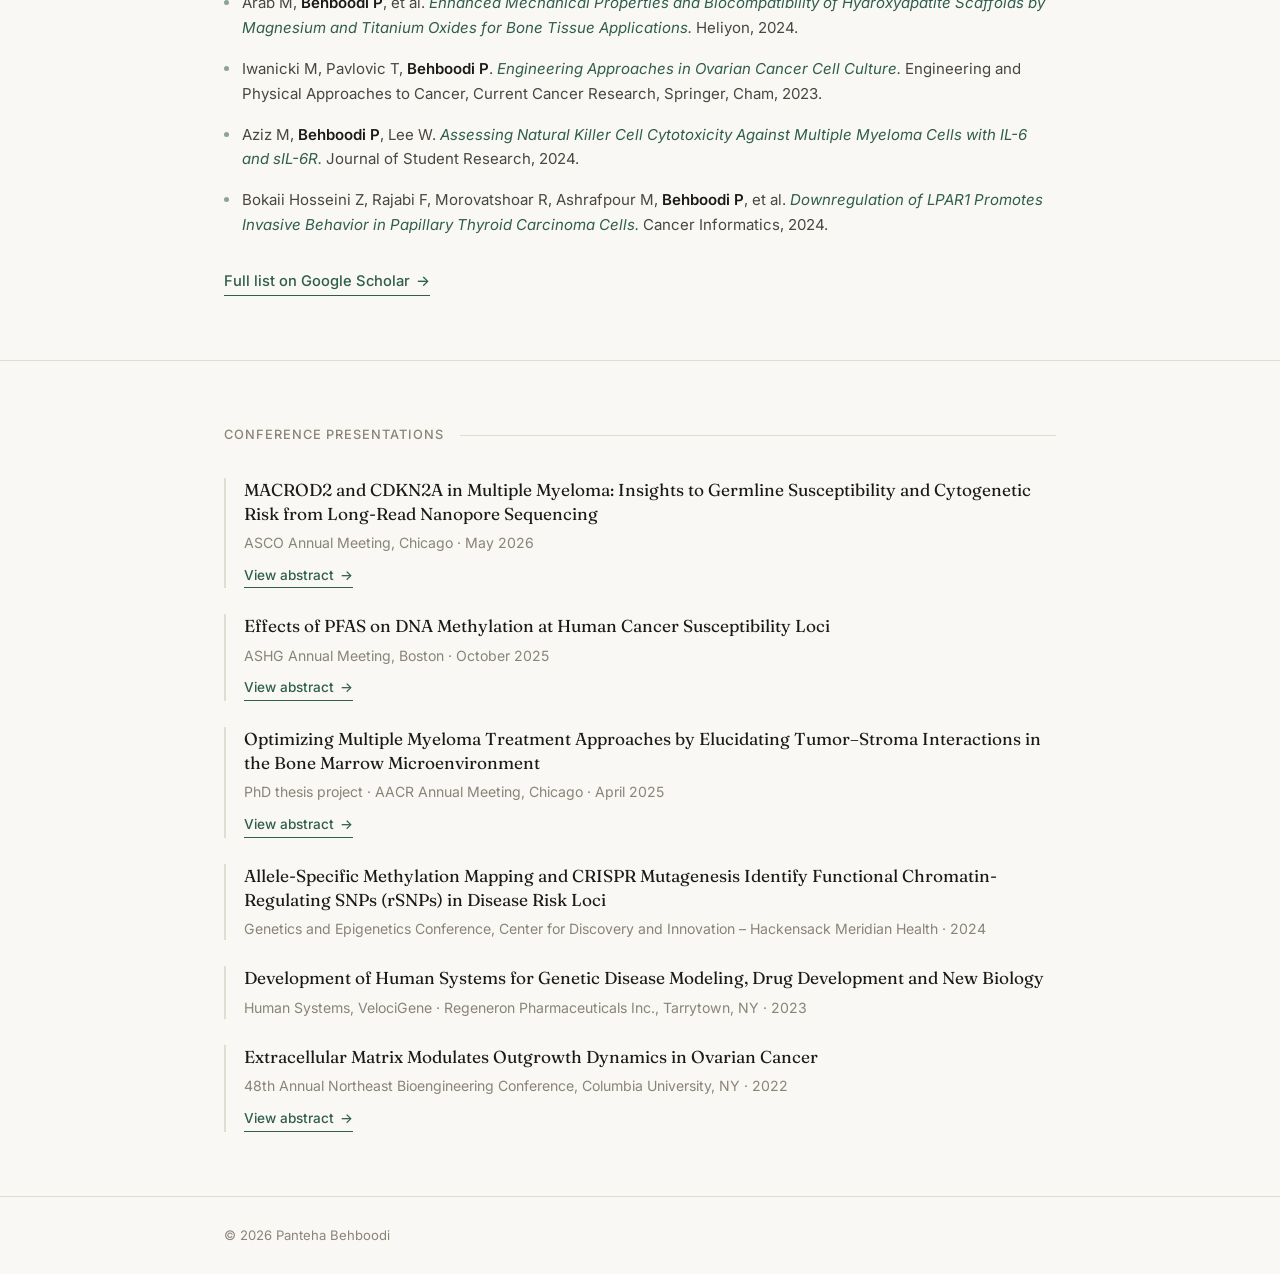
==== commit 00e04bdd: "Add Request draft link to Under Review manuscript" ====
--- a/research.html
+++ b/research.html
@@ -53,7 +53,9 @@
     <div class="wrap">
       <p class="section-label">Under Review</p>
       <ul class="pub-list">
-        <li>Samimi S&#42;, <strong>Behboodi P&#42;</strong>, Bariana M, Varkey A, Cassella E, Anuncio SA, Arun A, Siegel DS, Salas M, Castano A, Tycko B, Lee WY, Zakrzewski JL. <em>Activation of the MIF&ndash;CD74&ndash;AKT Pathway by Endothelial Cells Promotes Myeloma Growth and Limits NK Cell&ndash;Mediated Killing.</em> HemaSphere, submitted 2026.</li>
+        <li>Samimi S&#42;, <strong>Behboodi P&#42;</strong>, Bariana M, Varkey A, Cassella E, Anuncio SA, Arun A, Siegel DS, Salas M, Castano A, Tycko B, Lee WY, Zakrzewski JL. <em>Activation of the MIF&ndash;CD74&ndash;AKT Pathway by Endothelial Cells Promotes Myeloma Growth and Limits NK Cell&ndash;Mediated Killing.</em> HemaSphere, submitted 2026.
+          <a href="mailto:panteabehboodi1994@gmail.com?subject=Draft%20request%3A%20MIF-CD74-AKT%20endothelial%20cells%20in%20myeloma" class="paper-link">Request draft</a>
+        </li>
       </ul>
       <p class="pub-note">&#42;Co-first authors.</p>
     </div>
@@ -95,7 +97,7 @@
         <li>Bokaii Hosseini Z, Rajabi F, Morovatshoar R, Ashrafpour M, <strong>Behboodi P</strong>, et al. <a href="https://journals.sagepub.com/doi/full/10.1177/11769351241277012" target="_blank" rel="noopener"><em>Downregulation of LPAR1 Promotes Invasive Behavior in Papillary Thyroid Carcinoma Cells.</em></a> Cancer Informatics, 2024.</li>
       </ul>
       <p class="pub-link">
-        <a href="#" id="scholar-link">Full list on Google Scholar</a>
+        <a href="https://scholar.google.com/citations?user=2huU-koAAAAJ&amp;hl=en" target="_blank" rel="noopener" id="scholar-link">Full list on Google Scholar</a>
       </p>
     </div>
   </section>
--- a/css/style.css
+++ b/css/style.css
@@ -466,6 +466,12 @@
 
 .pub-list a:hover {
   border-bottom-color: var(--accent);
+}
+
+.pub-list .paper-link {
+  display: flex;
+  width: fit-content;
+  border-bottom: 1px solid var(--accent);
 }
 
 .pub-note {
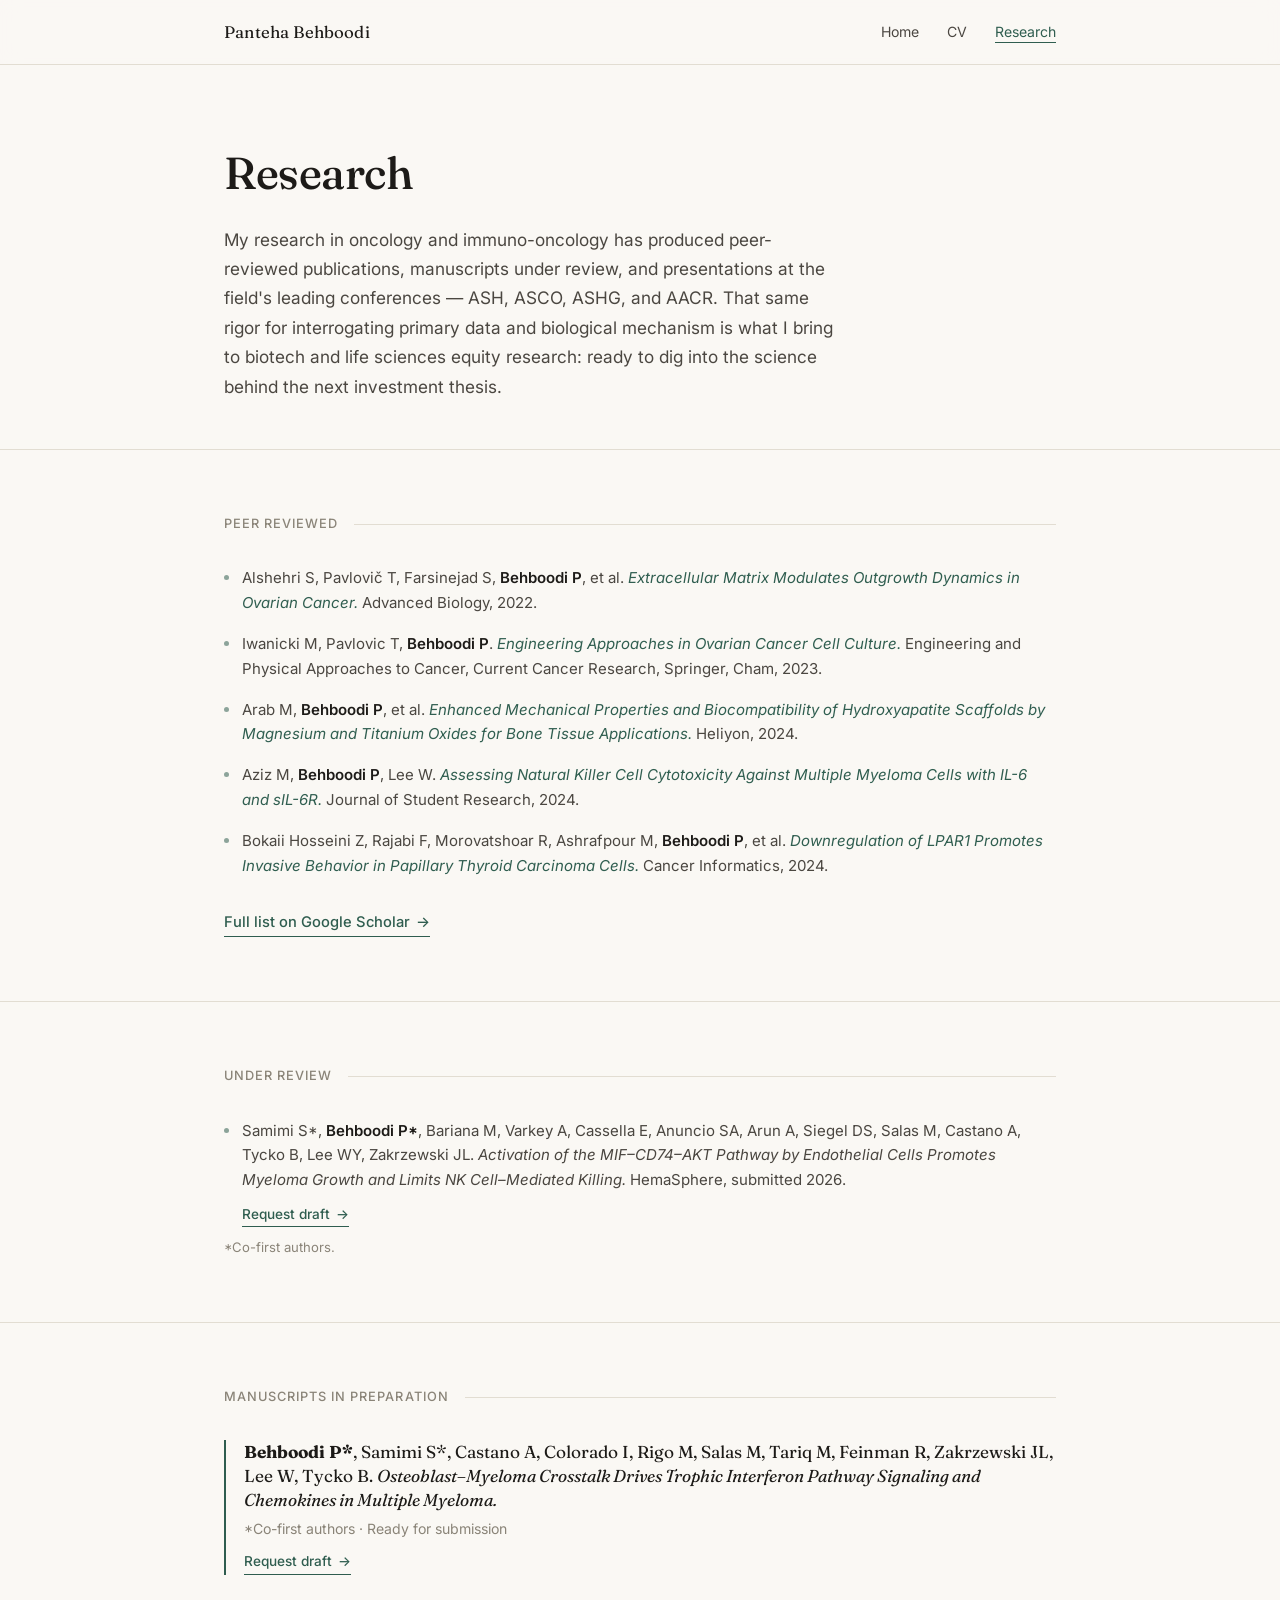
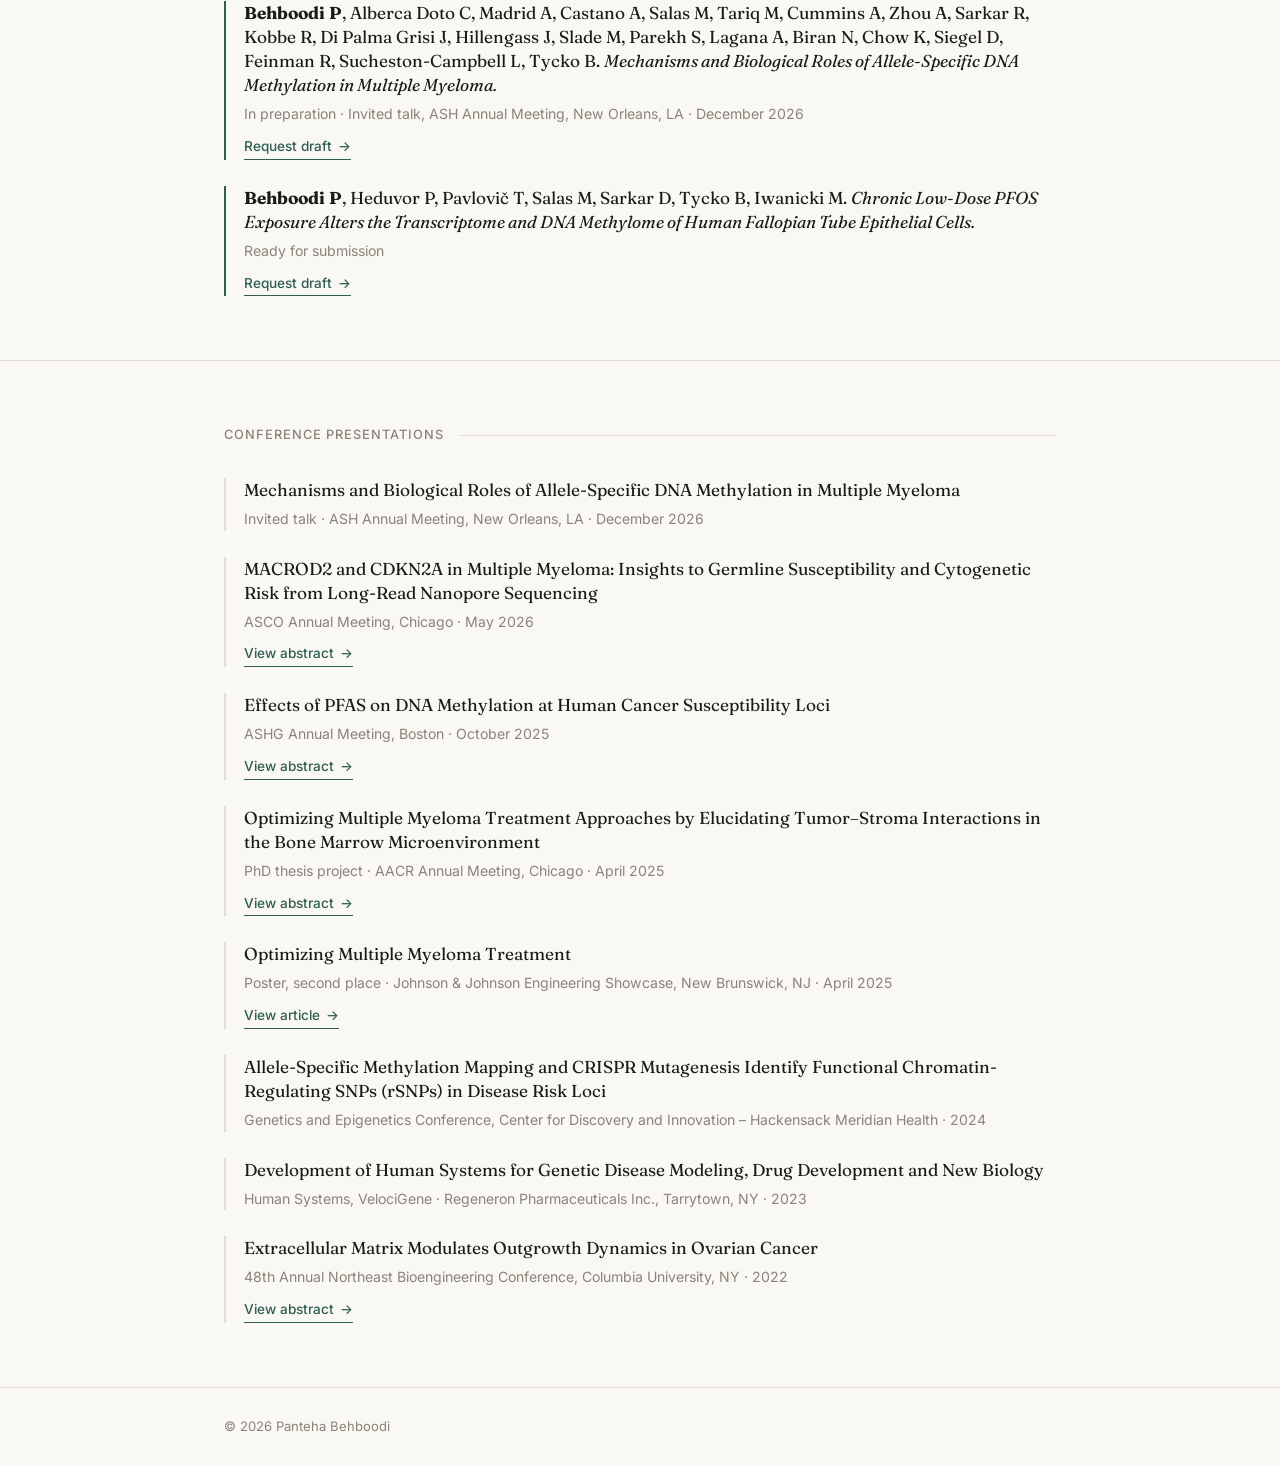
==== commit 0f4c4bc2: "Reorder Research page to match publications page Order is now Peer Reviewed, Under Review, Manuscrip" ====
--- a/research.html
+++ b/research.html
@@ -4,7 +4,7 @@
 <meta charset="UTF-8">
 <meta name="viewport" content="width=device-width, initial-scale=1.0">
 <title>Research — Panteha Behboodi, PhD</title>
-<meta name="description" content="Research interests, publications, working papers, and conference presentations from Panteha Behboodi, PhD.">
+<meta name="description" content="Research interests, publications, manuscripts in preparation, and conference presentations from Panteha Behboodi, PhD.">
 <link rel="icon" href="data:image/svg+xml,%3Csvg xmlns='http://www.w3.org/2000/svg' viewBox='0 0 64 64'%3E%3Crect width='64' height='64' rx='14' fill='%232f5d4f'/%3E%3Ctext x='32' y='43' font-family='Georgia,serif' font-size='30' fill='%23faf8f4' text-anchor='middle'%3EPB%3C/text%3E%3C/svg%3E">
 <link rel="preconnect" href="https://fonts.googleapis.com">
 <link rel="preconnect" href="https://fonts.gstatic.com" crossorigin>
@@ -48,6 +48,23 @@
     </div>
   </section>
 
+  <!-- PEER REVIEWED -->
+  <section id="peer-reviewed" class="section peer-reviewed">
+    <div class="wrap">
+      <p class="section-label">Peer Reviewed</p>
+      <ul class="pub-list">
+        <li>Alshehri S, Pavlovi&#269; T, Farsinejad S, <strong>Behboodi P</strong>, et al. <a href="https://advanced.onlinelibrary.wiley.com/doi/10.1002/adbi.202200197" target="_blank" rel="noopener"><em>Extracellular Matrix Modulates Outgrowth Dynamics in Ovarian Cancer.</em></a> Advanced Biology, 2022.</li>
+        <li>Iwanicki M, Pavlovic T, <strong>Behboodi P</strong>. <a href="https://doi.org/10.1007/978-3-031-22802-5_8" target="_blank" rel="noopener"><em>Engineering Approaches in Ovarian Cancer Cell Culture.</em></a> Engineering and Physical Approaches to Cancer, Current Cancer Research, Springer, Cham, 2023.</li>
+        <li>Arab M, <strong>Behboodi P</strong>, et al. <a href="https://doi.org/10.1016/j.heliyon.2024.e33847" target="_blank" rel="noopener"><em>Enhanced Mechanical Properties and Biocompatibility of Hydroxyapatite Scaffolds by Magnesium and Titanium Oxides for Bone Tissue Applications.</em></a> Heliyon, 2024.</li>
+        <li>Aziz M, <strong>Behboodi P</strong>, Lee W. <a href="https://www.jsr.org/index.php/path/article/download/2645/1516/12007" target="_blank" rel="noopener"><em>Assessing Natural Killer Cell Cytotoxicity Against Multiple Myeloma Cells with IL-6 and sIL-6R.</em></a> Journal of Student Research, 2024.</li>
+        <li>Bokaii Hosseini Z, Rajabi F, Morovatshoar R, Ashrafpour M, <strong>Behboodi P</strong>, et al. <a href="https://journals.sagepub.com/doi/full/10.1177/11769351241277012" target="_blank" rel="noopener"><em>Downregulation of LPAR1 Promotes Invasive Behavior in Papillary Thyroid Carcinoma Cells.</em></a> Cancer Informatics, 2024.</li>
+      </ul>
+      <p class="pub-link">
+        <a href="https://scholar.google.com/citations?user=2huU-koAAAAJ&amp;hl=en" target="_blank" rel="noopener" id="scholar-link">Full list on Google Scholar</a>
+      </p>
+    </div>
+  </section>
+
   <!-- UNDER REVIEW -->
   <section id="under-review" class="section under-review">
     <div class="wrap">
@@ -61,52 +78,39 @@
     </div>
   </section>
 
-  <!-- WORKING PAPERS -->
-  <section id="working-papers" class="section working-papers">
+  <!-- MANUSCRIPTS IN PREPARATION -->
+  <section id="in-preparation" class="section in-preparation">
     <div class="wrap">
-      <p class="section-label">Working Papers</p>
+      <p class="section-label">Manuscripts in Preparation</p>
       <ul class="paper-list">
         <li class="paper-item">
           <p class="paper-title"><strong>Behboodi P&#42;</strong>, Samimi S&#42;, Castano A, Colorado I, Rigo M, Salas M, Tariq M, Feinman R, Zakrzewski JL, Lee W, Tycko B. <em>Osteoblast&ndash;Myeloma Crosstalk Drives Trophic Interferon Pathway Signaling and Chemokines in Multiple Myeloma.</em></p>
-          <p class="paper-meta">&#42;Co-first authors &middot; Manuscript ready for submission</p>
+          <p class="paper-meta">&#42;Co-first authors &middot; Ready for submission</p>
           <a href="mailto:panteabehboodi1994@gmail.com?subject=Draft%20request%3A%20Osteoblast-myeloma%20crosstalk" class="paper-link">Request draft</a>
         </li>
         <li class="paper-item">
-          <p class="paper-title"><strong>Behboodi P</strong>, Heduvor P, Pavlovi&#269; T, Salas M, Sarkar D, Tycko B, Iwanicki M. <em>Chronic Low-Dose PFOS Exposure Alters the Transcriptome and DNA Methylome of Human Fallopian Tube Epithelial Cells.</em></p>
-          <p class="paper-meta">Manuscript ready for submission</p>
-          <a href="mailto:panteabehboodi1994@gmail.com?subject=Draft%20request%3A%20PFOS%20fallopian%20tube%20epithelial%20cells" class="paper-link">Request draft</a>
+          <p class="paper-title"><strong>Behboodi P</strong>, Alberca Doto C, Madrid A, Castano A, Salas M, Tariq M, Cummins A, Zhou A, Sarkar R, Kobbe R, Di Palma Grisi J, Hillengass J, Slade M, Parekh S, Lagana A, Biran N, Chow K, Siegel D, Feinman R, Sucheston-Campbell L, Tycko B. <em>Mechanisms and Biological Roles of Allele-Specific DNA Methylation in Multiple Myeloma.</em></p>
+          <p class="paper-meta">In preparation &middot; Invited talk, ASH Annual Meeting, New Orleans, LA &middot; December 2026</p>
+          <a href="mailto:panteabehboodi1994@gmail.com?subject=Draft%20request%3A%20Allele-specific%20methylation%20in%20MM" class="paper-link">Request draft</a>
         </li>
         <li class="paper-item">
-          <p class="paper-title"><strong>Behboodi P</strong>, Alberca Doto C, Madrid A, Castano A, Salas M, Tariq M, Cummins A, Zhou A, Sarkar R, Kobbe R, Di Palma Grisi J, Hillengass J, Slade M, Parekh S, Lagana A, Biran N, Chow K, Siegel D, Feinman R, Sucheston-Campbell L, Tycko B. <em>Mechanisms and Biological Roles of Allele-Specific DNA Methylation in Multiple Myeloma.</em></p>
-          <p class="paper-meta">Invited talk &middot; ASH Annual Meeting, New Orleans, LA &middot; December 2026</p>
-          <a href="mailto:panteabehboodi1994@gmail.com?subject=Draft%20request%3A%20Allele-specific%20methylation%20in%20MM" class="paper-link">Request draft</a>
+          <p class="paper-title"><strong>Behboodi P</strong>, Heduvor P, Pavlovi&#269; T, Salas M, Sarkar D, Tycko B, Iwanicki M. <em>Chronic Low-Dose PFOS Exposure Alters the Transcriptome and DNA Methylome of Human Fallopian Tube Epithelial Cells.</em></p>
+          <p class="paper-meta">Ready for submission</p>
+          <a href="mailto:panteabehboodi1994@gmail.com?subject=Draft%20request%3A%20PFOS%20fallopian%20tube%20epithelial%20cells" class="paper-link">Request draft</a>
         </li>
       </ul>
     </div>
   </section>
 
-  <!-- PUBLICATIONS -->
-  <section id="publications" class="section publications">
-    <div class="wrap">
-      <p class="section-label">Peer Reviewed</p>
-      <ul class="pub-list">
-        <li>Alshehri S, Pavlovi&#269; T, Farsinejad S, <strong>Behboodi P</strong>, et al. <a href="https://advanced.onlinelibrary.wiley.com/doi/10.1002/adbi.202200197" target="_blank" rel="noopener"><em>Extracellular Matrix Modulates Outgrowth Dynamics in Ovarian Cancer.</em></a> Advanced Biology, 2022.</li>
-        <li>Arab M, <strong>Behboodi P</strong>, et al. <a href="https://doi.org/10.1016/j.heliyon.2024.e33847" target="_blank" rel="noopener"><em>Enhanced Mechanical Properties and Biocompatibility of Hydroxyapatite Scaffolds by Magnesium and Titanium Oxides for Bone Tissue Applications.</em></a> Heliyon, 2024.</li>
-        <li>Iwanicki M, Pavlovic T, <strong>Behboodi P</strong>. <a href="https://doi.org/10.1007/978-3-031-22802-5_8" target="_blank" rel="noopener"><em>Engineering Approaches in Ovarian Cancer Cell Culture.</em></a> Engineering and Physical Approaches to Cancer, Current Cancer Research, Springer, Cham, 2023.</li>
-        <li>Aziz M, <strong>Behboodi P</strong>, Lee W. <a href="https://www.jsr.org/index.php/path/article/download/2645/1516/12007" target="_blank" rel="noopener"><em>Assessing Natural Killer Cell Cytotoxicity Against Multiple Myeloma Cells with IL-6 and sIL-6R.</em></a> Journal of Student Research, 2024.</li>
-        <li>Bokaii Hosseini Z, Rajabi F, Morovatshoar R, Ashrafpour M, <strong>Behboodi P</strong>, et al. <a href="https://journals.sagepub.com/doi/full/10.1177/11769351241277012" target="_blank" rel="noopener"><em>Downregulation of LPAR1 Promotes Invasive Behavior in Papillary Thyroid Carcinoma Cells.</em></a> Cancer Informatics, 2024.</li>
-      </ul>
-      <p class="pub-link">
-        <a href="https://scholar.google.com/citations?user=2huU-koAAAAJ&amp;hl=en" target="_blank" rel="noopener" id="scholar-link">Full list on Google Scholar</a>
-      </p>
-    </div>
-  </section>
-
   <!-- CONFERENCE PRESENTATIONS -->
-  <section id="conference-presentations" class="section works-in-progress">
+  <section id="conference-presentations" class="section conference-presentations">
     <div class="wrap">
       <p class="section-label">Conference Presentations</p>
       <ul class="paper-list">
+        <li class="paper-item is-progress">
+          <p class="paper-title">Mechanisms and Biological Roles of Allele-Specific DNA Methylation in Multiple Myeloma</p>
+          <p class="paper-meta">Invited talk &middot; ASH Annual Meeting, New Orleans, LA &middot; December 2026</p>
+        </li>
         <li class="paper-item is-progress">
           <p class="paper-title">MACROD2 and CDKN2A in Multiple Myeloma: Insights to Germline Susceptibility and Cytogenetic Risk from Long-Read Nanopore Sequencing</p>
           <p class="paper-meta">ASCO Annual Meeting, Chicago &middot; May 2026</p>
@@ -123,6 +127,11 @@
           <a href="https://aacrjournals.org/cancerres/article/85/8_Supplement_1/5237/759872" target="_blank" rel="noopener" class="paper-link">View abstract</a>
         </li>
         <li class="paper-item is-progress">
+          <p class="paper-title">Optimizing Multiple Myeloma Treatment</p>
+          <p class="paper-meta">Poster, second place &middot; Johnson &amp; Johnson Engineering Showcase, New Brunswick, NJ &middot; April 2025</p>
+          <a href="https://www.stevens.edu/news/panteha-behboodi-wins-second-place-at-johnson-and-johnson-engineering" target="_blank" rel="noopener" class="paper-link">View article</a>
+        </li>
+        <li class="paper-item is-progress">
           <p class="paper-title">Allele-Specific Methylation Mapping and CRISPR Mutagenesis Identify Functional Chromatin-Regulating SNPs (rSNPs) in Disease Risk Loci</p>
           <p class="paper-meta">Genetics and Epigenetics Conference, Center for Discovery and Innovation &ndash; Hackensack Meridian Health &middot; 2024</p>
         </li>
@@ -133,7 +142,7 @@
         <li class="paper-item is-progress">
           <p class="paper-title">Extracellular Matrix Modulates Outgrowth Dynamics in Ovarian Cancer</p>
           <p class="paper-meta">48th Annual Northeast Bioengineering Conference, Columbia University, NY &middot; 2022</p>
-          <a href="https://www.proquest.com/openview/ee0d293ffc2c93ebaf424b2d7efd7583/1?pq-origsite=gscholar&cbl=5161120" target="_blank" rel="noopener" class="paper-link">View abstract</a>
+          <a href="https://www.proquest.com/openview/ee0d293ffc2c93ebaf424b2d7efd7583/1?pq-origsite=gscholar&amp;cbl=5161120" target="_blank" rel="noopener" class="paper-link">View abstract</a>
         </li>
       </ul>
     </div>
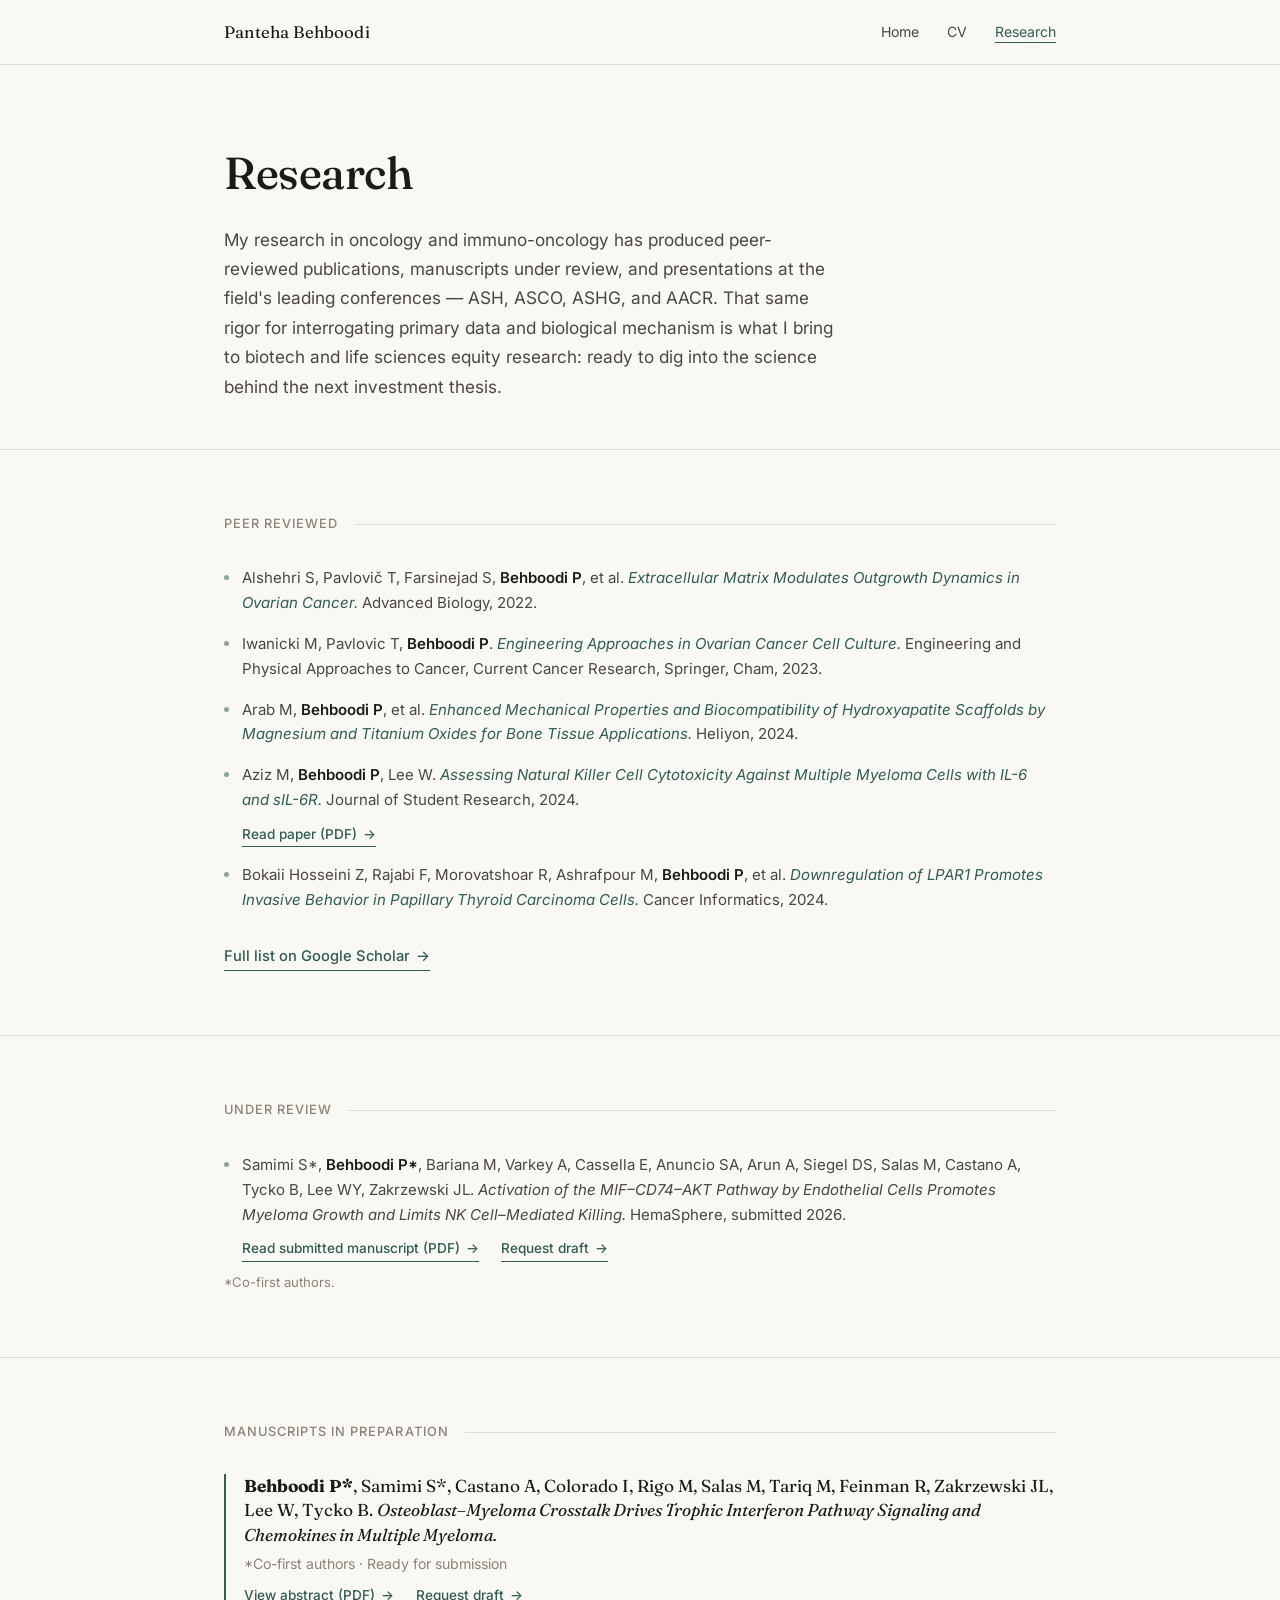
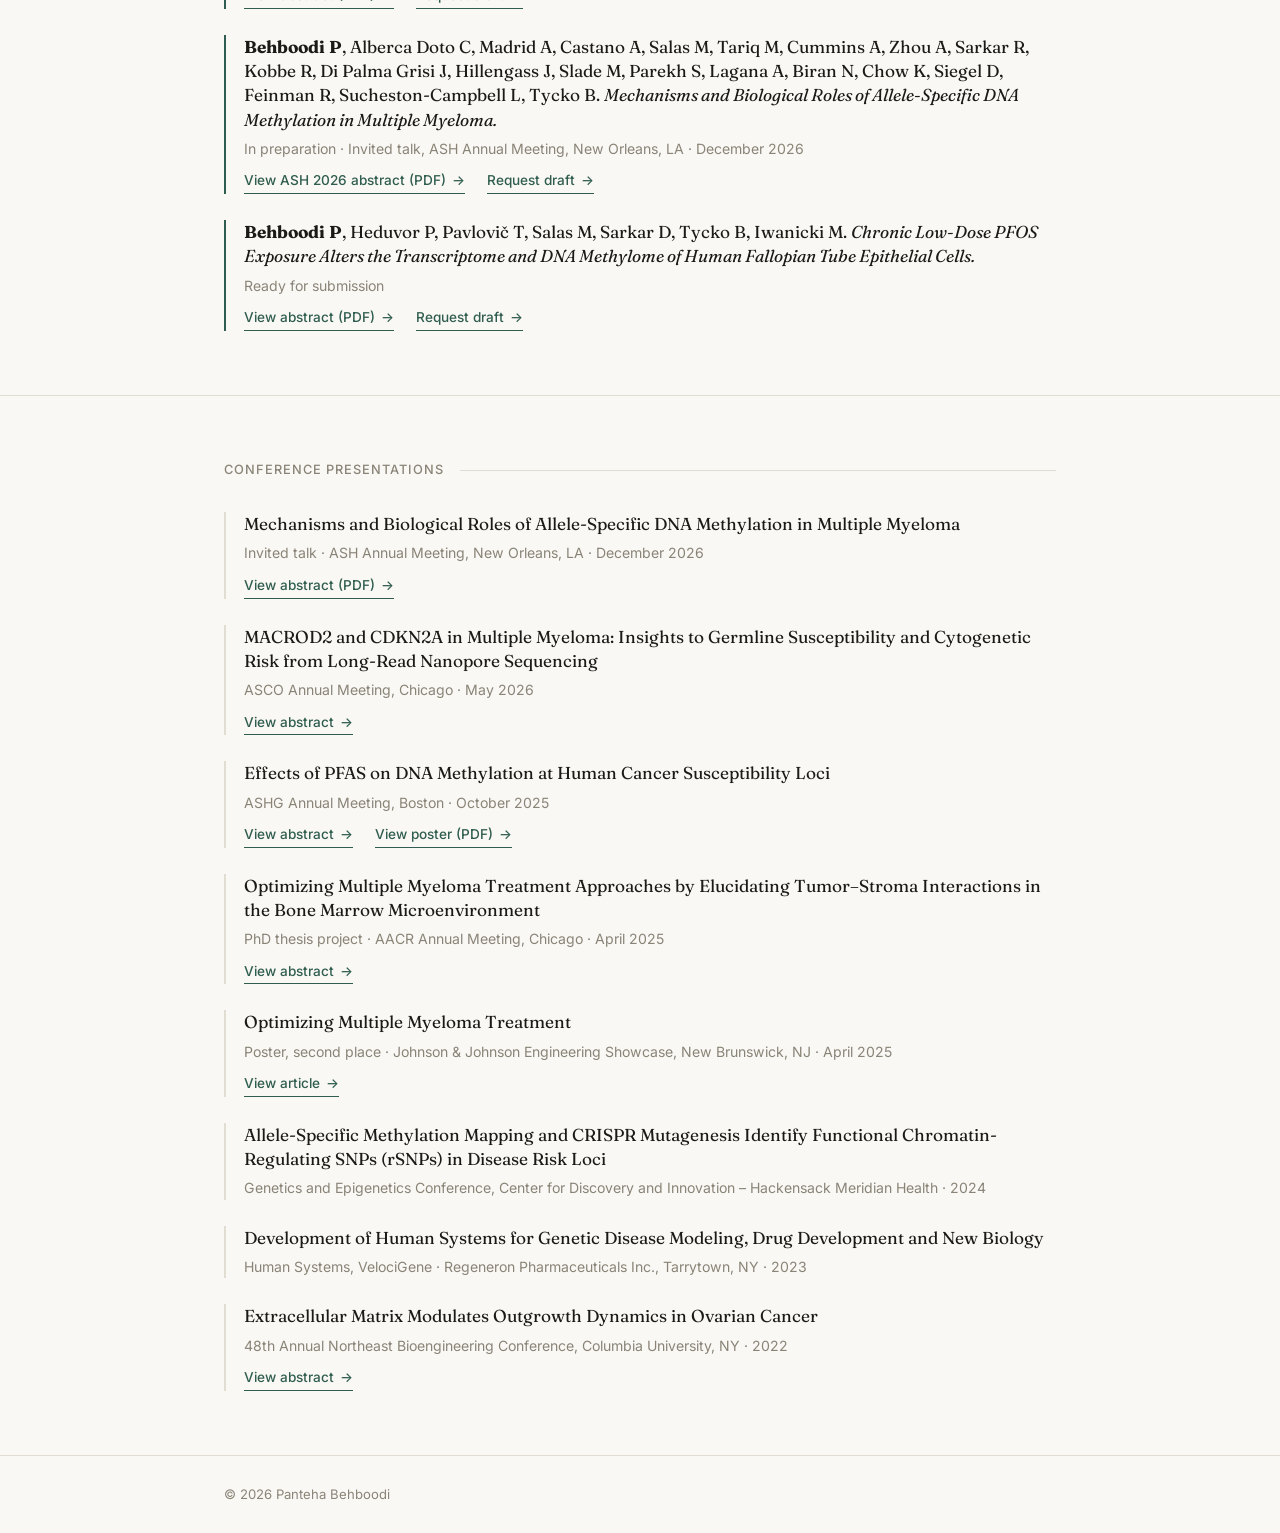
==== commit ff3b36b0: "Link PDFs and posters on the Research page Adds links to the hosted PDFs for the JSR paper, the subm" ====
--- a/research.html
+++ b/research.html
@@ -56,7 +56,9 @@
         <li>Alshehri S, Pavlovi&#269; T, Farsinejad S, <strong>Behboodi P</strong>, et al. <a href="https://advanced.onlinelibrary.wiley.com/doi/10.1002/adbi.202200197" target="_blank" rel="noopener"><em>Extracellular Matrix Modulates Outgrowth Dynamics in Ovarian Cancer.</em></a> Advanced Biology, 2022.</li>
         <li>Iwanicki M, Pavlovic T, <strong>Behboodi P</strong>. <a href="https://doi.org/10.1007/978-3-031-22802-5_8" target="_blank" rel="noopener"><em>Engineering Approaches in Ovarian Cancer Cell Culture.</em></a> Engineering and Physical Approaches to Cancer, Current Cancer Research, Springer, Cham, 2023.</li>
         <li>Arab M, <strong>Behboodi P</strong>, et al. <a href="https://doi.org/10.1016/j.heliyon.2024.e33847" target="_blank" rel="noopener"><em>Enhanced Mechanical Properties and Biocompatibility of Hydroxyapatite Scaffolds by Magnesium and Titanium Oxides for Bone Tissue Applications.</em></a> Heliyon, 2024.</li>
-        <li>Aziz M, <strong>Behboodi P</strong>, Lee W. <a href="https://www.jsr.org/index.php/path/article/download/2645/1516/12007" target="_blank" rel="noopener"><em>Assessing Natural Killer Cell Cytotoxicity Against Multiple Myeloma Cells with IL-6 and sIL-6R.</em></a> Journal of Student Research, 2024.</li>
+        <li>Aziz M, <strong>Behboodi P</strong>, Lee W. <a href="https://www.jsr.org/index.php/path/article/download/2645/1516/12007" target="_blank" rel="noopener"><em>Assessing Natural Killer Cell Cytotoxicity Against Multiple Myeloma Cells with IL-6 and sIL-6R.</em></a> Journal of Student Research, 2024.
+          <a href="https://pbehbood.github.io/publications/papers/Aziz-Behboodi-Lee-2024-JSR.pdf" target="_blank" rel="noopener" class="paper-link">Read paper (PDF)</a>
+        </li>
         <li>Bokaii Hosseini Z, Rajabi F, Morovatshoar R, Ashrafpour M, <strong>Behboodi P</strong>, et al. <a href="https://journals.sagepub.com/doi/full/10.1177/11769351241277012" target="_blank" rel="noopener"><em>Downregulation of LPAR1 Promotes Invasive Behavior in Papillary Thyroid Carcinoma Cells.</em></a> Cancer Informatics, 2024.</li>
       </ul>
       <p class="pub-link">
@@ -71,7 +73,10 @@
       <p class="section-label">Under Review</p>
       <ul class="pub-list">
         <li>Samimi S&#42;, <strong>Behboodi P&#42;</strong>, Bariana M, Varkey A, Cassella E, Anuncio SA, Arun A, Siegel DS, Salas M, Castano A, Tycko B, Lee WY, Zakrzewski JL. <em>Activation of the MIF&ndash;CD74&ndash;AKT Pathway by Endothelial Cells Promotes Myeloma Growth and Limits NK Cell&ndash;Mediated Killing.</em> HemaSphere, submitted 2026.
-          <a href="mailto:panteabehboodi1994@gmail.com?subject=Draft%20request%3A%20MIF-CD74-AKT%20endothelial%20cells%20in%20myeloma" class="paper-link">Request draft</a>
+          <span class="paper-links">
+            <a href="https://pbehbood.github.io/publications/papers/Samimi-Behboodi-2026-HemaSphere-submitted.pdf" target="_blank" rel="noopener" class="paper-link">Read submitted manuscript (PDF)</a>
+            <a href="mailto:panteabehboodi1994@gmail.com?subject=Draft%20request%3A%20MIF-CD74-AKT%20endothelial%20cells%20in%20myeloma" class="paper-link">Request draft</a>
+          </span>
         </li>
       </ul>
       <p class="pub-note">&#42;Co-first authors.</p>
@@ -86,17 +91,26 @@
         <li class="paper-item">
           <p class="paper-title"><strong>Behboodi P&#42;</strong>, Samimi S&#42;, Castano A, Colorado I, Rigo M, Salas M, Tariq M, Feinman R, Zakrzewski JL, Lee W, Tycko B. <em>Osteoblast&ndash;Myeloma Crosstalk Drives Trophic Interferon Pathway Signaling and Chemokines in Multiple Myeloma.</em></p>
           <p class="paper-meta">&#42;Co-first authors &middot; Ready for submission</p>
-          <a href="mailto:panteabehboodi1994@gmail.com?subject=Draft%20request%3A%20Osteoblast-myeloma%20crosstalk" class="paper-link">Request draft</a>
+          <span class="paper-links">
+            <a href="https://pbehbood.github.io/publications/papers/Behboodi-Samimi-Osteoblast-Myeloma-abstract.pdf" target="_blank" rel="noopener" class="paper-link">View abstract (PDF)</a>
+            <a href="mailto:panteabehboodi1994@gmail.com?subject=Draft%20request%3A%20Osteoblast-myeloma%20crosstalk" class="paper-link">Request draft</a>
+          </span>
         </li>
         <li class="paper-item">
           <p class="paper-title"><strong>Behboodi P</strong>, Alberca Doto C, Madrid A, Castano A, Salas M, Tariq M, Cummins A, Zhou A, Sarkar R, Kobbe R, Di Palma Grisi J, Hillengass J, Slade M, Parekh S, Lagana A, Biran N, Chow K, Siegel D, Feinman R, Sucheston-Campbell L, Tycko B. <em>Mechanisms and Biological Roles of Allele-Specific DNA Methylation in Multiple Myeloma.</em></p>
           <p class="paper-meta">In preparation &middot; Invited talk, ASH Annual Meeting, New Orleans, LA &middot; December 2026</p>
-          <a href="mailto:panteabehboodi1994@gmail.com?subject=Draft%20request%3A%20Allele-specific%20methylation%20in%20MM" class="paper-link">Request draft</a>
+          <span class="paper-links">
+            <a href="https://pbehbood.github.io/publications/papers/Behboodi-ASH-2026-abstract.pdf" target="_blank" rel="noopener" class="paper-link">View ASH 2026 abstract (PDF)</a>
+            <a href="mailto:panteabehboodi1994@gmail.com?subject=Draft%20request%3A%20Allele-specific%20methylation%20in%20MM" class="paper-link">Request draft</a>
+          </span>
         </li>
         <li class="paper-item">
           <p class="paper-title"><strong>Behboodi P</strong>, Heduvor P, Pavlovi&#269; T, Salas M, Sarkar D, Tycko B, Iwanicki M. <em>Chronic Low-Dose PFOS Exposure Alters the Transcriptome and DNA Methylome of Human Fallopian Tube Epithelial Cells.</em></p>
           <p class="paper-meta">Ready for submission</p>
-          <a href="mailto:panteabehboodi1994@gmail.com?subject=Draft%20request%3A%20PFOS%20fallopian%20tube%20epithelial%20cells" class="paper-link">Request draft</a>
+          <span class="paper-links">
+            <a href="https://pbehbood.github.io/publications/papers/Behboodi-PFOS-FNE-abstract.pdf" target="_blank" rel="noopener" class="paper-link">View abstract (PDF)</a>
+            <a href="mailto:panteabehboodi1994@gmail.com?subject=Draft%20request%3A%20PFOS%20fallopian%20tube%20epithelial%20cells" class="paper-link">Request draft</a>
+          </span>
         </li>
       </ul>
     </div>
@@ -110,6 +124,7 @@
         <li class="paper-item is-progress">
           <p class="paper-title">Mechanisms and Biological Roles of Allele-Specific DNA Methylation in Multiple Myeloma</p>
           <p class="paper-meta">Invited talk &middot; ASH Annual Meeting, New Orleans, LA &middot; December 2026</p>
+          <a href="https://pbehbood.github.io/publications/papers/Behboodi-ASH-2026-abs26-15093.pdf" target="_blank" rel="noopener" class="paper-link">View abstract (PDF)</a>
         </li>
         <li class="paper-item is-progress">
           <p class="paper-title">MACROD2 and CDKN2A in Multiple Myeloma: Insights to Germline Susceptibility and Cytogenetic Risk from Long-Read Nanopore Sequencing</p>
@@ -119,7 +134,10 @@
         <li class="paper-item is-progress">
           <p class="paper-title">Effects of PFAS on DNA Methylation at Human Cancer Susceptibility Loci</p>
           <p class="paper-meta">ASHG Annual Meeting, Boston &middot; October 2025</p>
-          <a href="https://meetings.ashg.org/event/ASHG25/sessions/SES79DJR9WL3FRG4O" target="_blank" rel="noopener" class="paper-link">View abstract</a>
+          <span class="paper-links">
+            <a href="https://meetings.ashg.org/event/ASHG25/sessions/SES79DJR9WL3FRG4O" target="_blank" rel="noopener" class="paper-link">View abstract</a>
+            <a href="https://pbehbood.github.io/publications/papers/Behboodi-ASHG-2025-PFOS-poster.pdf" target="_blank" rel="noopener" class="paper-link">View poster (PDF)</a>
+          </span>
         </li>
         <li class="paper-item is-progress">
           <p class="paper-title">Optimizing Multiple Myeloma Treatment Approaches by Elucidating Tumor&ndash;Stroma Interactions in the Bone Marrow Microenvironment</p>
--- a/css/style.css
+++ b/css/style.css
@@ -466,6 +466,17 @@
 
 .pub-list a:hover {
   border-bottom-color: var(--accent);
+}
+
+.paper-links {
+  display: flex;
+  flex-wrap: wrap;
+  gap: 8px 22px;
+  margin-top: 10px;
+}
+
+.paper-links .paper-link {
+  margin-top: 0;
 }
 
 .pub-list .paper-link {
